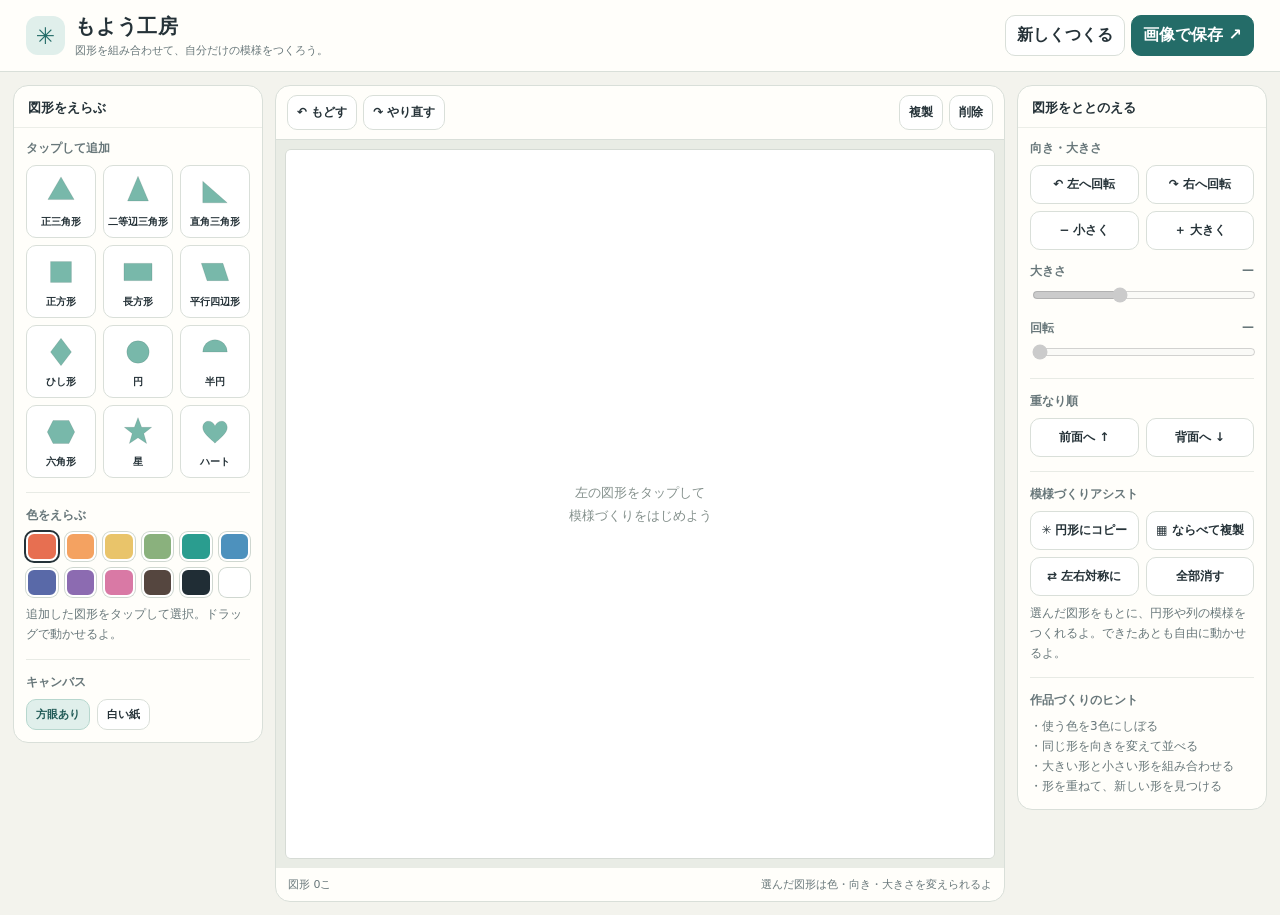
==== index.html @ 96dd091c "Split HTML CSS and JavaScript into separate files" ====
<!doctype html>
<html lang="ja"><head><meta charset="utf-8"><meta name="viewport" content="width=device-width,initial-scale=1,viewport-fit=cover"><meta name="theme-color" content="#f4f3ed"><title>もよう工房｜TT-sensei</title>
<link rel="stylesheet" href="style.css"></head><body>
<header><div class="brand"><div class="mark">✳</div><div><h1>もよう工房</h1><div class="subtitle">図形を組み合わせて、自分だけの模様をつくろう。</div></div></div><div class="head-actions"><button id="newBtn">新しくつくる</button><button id="saveBtn" class="primary">画像で保存 ↗</button></div></header>
<main>
<section class="panel left"><div class="ptitle">図形をえらぶ</div><div class="pbody"><p class="label">タップして追加</p><div id="shapeGrid" class="shape-grid"></div><div class="divider"></div><p class="label">色をえらぶ</p><div id="swatches" class="swatches"></div><p class="hint">追加した図形をタップして選択。ドラッグで動かせるよ。</p><div class="divider"></div><p class="label">キャンバス</p><div class="toggle-row"><button id="gridBtn" class="active">方眼あり</button><button id="whiteBtn">白い紙</button></div></div></section>
<section class="panel canvas-panel"><div class="canvas-toolbar"><div class="tools"><button class="small" id="undoBtn">↶ もどす</button><button class="small" id="redoBtn">↷ やり直す</button></div><div class="tools"><button class="small" id="duplicateBtn">複製</button><button class="small" id="deleteBtn">削除</button></div></div><div class="canvas-wrap"><svg id="canvas" viewBox="0 0 600 600" aria-label="模様をつくるキャンバス"><rect width="600" height="600" fill="#fff" id="paperBg"/></svg><div id="empty" class="empty">左の図形をタップして<br>模様づくりをはじめよう</div></div><div class="canvas-footer"><span id="count">図形 0こ</span><span>選んだ図形は色・向き・大きさを変えられるよ</span></div></section>
<section class="panel right"><div class="ptitle">図形をととのえる</div><div class="pbody"><div><p class="label">向き・大きさ</p><div class="control-grid"><button id="rotL">↶ 左へ回転</button><button id="rotR">↷ 右へ回転</button><button id="smaller">− 小さく</button><button id="larger">＋ 大きく</button></div><div class="field"><label for="size"><span>大きさ</span><span id="sizeText">100%</span></label><input id="size" type="range" min="25" max="220" value="100"></div><div class="field"><label for="angle"><span>回転</span><span id="angleText">0°</span></label><input id="angle" type="range" min="0" max="345" step="15" value="0"></div><div class="divider"></div><p class="label">重なり順</p><div class="control-grid"><button id="front">前面へ ↑</button><button id="back">背面へ ↓</button></div></div><div><div class="divider"></div><p class="label">模様づくりアシスト</p><div class="pattern-grid"><button id="radial">✳ 円形にコピー</button><button id="repeat">▦ ならべて複製</button><button id="mirror">⇄ 左右対称に</button><button id="clear">全部消す</button></div><p class="hint">選んだ図形をもとに、円形や列の模様をつくれるよ。できたあとも自由に動かせるよ。</p><div class="divider"></div><p class="label">作品づくりのヒント</p><p class="hint">・使う色を3色にしぼる<br>・同じ形を向きを変えて並べる<br>・大きい形と小さい形を組み合わせる<br>・形を重ねて、新しい形を見つける</p></div></div></section>
</main><div id="toast" class="toast" role="status" aria-live="polite"></div>
<script src="app.js" defer></script></body></html>
---- style.css ----
:root{--ink:#253238;--muted:#68777a;--line:#d9dfd9;--paper:#fffefa;--bg:#f3f3ed;--accent:#246c68;--soft:#e0efeb}*{box-sizing:border-box}body{margin:0;background:var(--bg);color:var(--ink);font-family:system-ui,-apple-system,"Yu Gothic",sans-serif}button{font:inherit;cursor:pointer;touch-action:manipulation;border:1px solid var(--line);border-radius:10px;padding:9px 11px;background:#fff;color:var(--ink);font-weight:650}button:hover{background:#f0f6f3}button:focus-visible,input:focus-visible{outline:3px solid #e0a83b;outline-offset:2px}.primary{background:var(--accent);border-color:var(--accent);color:white}.soft,.active{background:var(--soft);border-color:#b7d7ce;color:#205a56}header{display:flex;justify-content:space-between;align-items:center;gap:12px;padding:13px clamp(12px,3vw,26px);background:var(--paper);border-bottom:1px solid var(--line)}.brand{display:flex;align-items:center;gap:10px}.mark{width:39px;height:39px;border-radius:12px;background:var(--soft);display:grid;place-items:center;font-size:23px;color:var(--accent)}h1{font-size:20px;margin:0;letter-spacing:.04em}.subtitle{font-size:11px;color:var(--muted);margin-top:3px}.head-actions,.tools{display:flex;gap:6px;flex-wrap:wrap}main{max-width:1400px;margin:auto;padding:13px;display:grid;grid-template-columns:minmax(210px,250px) minmax(0,1fr) minmax(220px,250px);gap:12px;align-items:start}.panel{background:var(--paper);border:1px solid var(--line);border-radius:15px;overflow:hidden;min-width:0}.ptitle{font-size:13px;font-weight:800;padding:13px 14px 10px;border-bottom:1px solid #eceee8}.pbody{padding:12px}.label{font-size:12px;color:var(--muted);font-weight:750;margin:0 0 8px}.shape-grid{display:grid;grid-template-columns:repeat(3,minmax(0,1fr));gap:7px}.shape-btn{min-height:73px;padding:6px 2px;display:flex;flex-direction:column;align-items:center;justify-content:center;gap:5px}.shape-btn svg{width:36px;height:36px}.shape-btn span{font-size:10px}.swatches{display:grid;grid-template-columns:repeat(6,1fr);gap:7px}.swatch{height:29px;padding:0;border:2px solid white;box-shadow:0 0 0 1px #cfd7d0;border-radius:8px}.swatch.active{box-shadow:0 0 0 2px var(--ink)}.divider{height:1px;background:#e8ebe5;margin:14px 0}.hint{font-size:12px;line-height:1.65;color:var(--muted);margin:8px 0 0}.canvas-toolbar{display:flex;justify-content:space-between;align-items:center;gap:7px;flex-wrap:wrap;padding:9px 11px;border-bottom:1px solid var(--line)}.small{font-size:12px;padding:8px 9px}.canvas-wrap{position:relative;padding:9px;background:#e9ece5}.canvas-wrap svg{display:block;width:100%;height:auto;aspect-ratio:1;background:white;border:1px solid #d6dbd5;border-radius:6px;touch-action:none}.canvas-wrap svg.grid-bg{background-image:linear-gradient(#dfe5df 1px,transparent 1px),linear-gradient(90deg,#dfe5df 1px,transparent 1px);background-size:5% 5%}.empty{position:absolute;inset:9px;display:grid;place-items:center;text-align:center;pointer-events:none;color:#84908c;font-size:13px;line-height:1.8}.empty.hidden{display:none}.canvas-footer{display:flex;justify-content:space-between;gap:8px;flex-wrap:wrap;padding:9px 12px;color:var(--muted);font-size:11px}.control-grid{display:grid;grid-template-columns:1fr 1fr;gap:7px}.control-grid button,.pattern-grid button{font-size:12px;padding:10px 5px}.field{margin:13px 0}.field label{display:flex;justify-content:space-between;font-size:12px;color:var(--muted);font-weight:700;margin-bottom:5px}.field input{width:100%;accent-color:var(--accent)}.pattern-grid{display:grid;grid-template-columns:1fr 1fr;gap:7px}.toggle-row{display:flex;gap:7px;flex-wrap:wrap}.toggle-row button{font-size:11px;padding:7px 9px}.toast{position:fixed;bottom:18px;left:50%;transform:translateX(-50%);background:#253238;color:white;padding:10px 16px;border-radius:999px;font-size:13px;opacity:0;pointer-events:none;transition:opacity .2s;z-index:5}.toast.show{opacity:1}@media(max-width:980px){main{grid-template-columns:minmax(0,1fr) minmax(0,1.65fr)}.right{grid-column:1/-1}.right .pbody{display:grid;grid-template-columns:1fr 1fr;gap:15px}}@media(max-width:640px){header{align-items:flex-start}.subtitle{display:none}.brand h1{font-size:18px}.head-actions button{font-size:11px;padding:8px 7px}main{display:flex;flex-direction:column;padding:8px;gap:9px}.panel,.canvas-panel{width:100%}.canvas-panel{order:1}.left{order:2}.right{order:3}.shape-grid{grid-template-columns:repeat(6,minmax(0,1fr))}.shape-btn{min-height:61px}.shape-btn svg{width:29px;height:29px}.shape-btn span{font-size:9px}.right .pbody{display:block}.canvas-wrap{padding:6px}.empty{inset:6px}.small{font-size:11px;padding:8px}.pbody{padding:10px}}
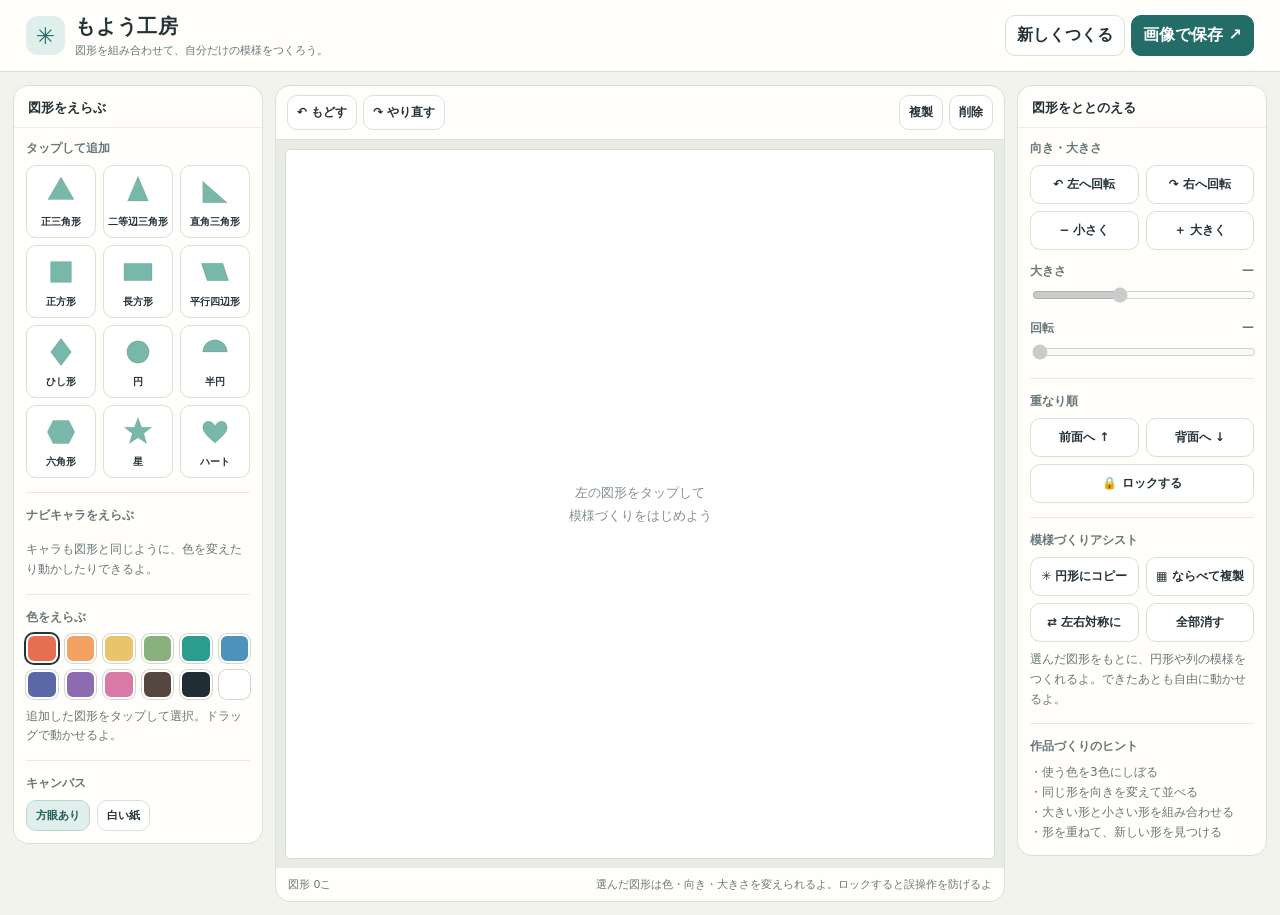
==== commit 0fb31034: "Add navigator character picker and lock control" ====
--- a/index.html
+++ b/index.html
@@ -3,8 +3,8 @@
 <link rel="stylesheet" href="style.css"></head><body>
 <header><div class="brand"><div class="mark">✳</div><div><h1>もよう工房</h1><div class="subtitle">図形を組み合わせて、自分だけの模様をつくろう。</div></div></div><div class="head-actions"><button id="newBtn">新しくつくる</button><button id="saveBtn" class="primary">画像で保存 ↗</button></div></header>
 <main>
-<section class="panel left"><div class="ptitle">図形をえらぶ</div><div class="pbody"><p class="label">タップして追加</p><div id="shapeGrid" class="shape-grid"></div><div class="divider"></div><p class="label">色をえらぶ</p><div id="swatches" class="swatches"></div><p class="hint">追加した図形をタップして選択。ドラッグで動かせるよ。</p><div class="divider"></div><p class="label">キャンバス</p><div class="toggle-row"><button id="gridBtn" class="active">方眼あり</button><button id="whiteBtn">白い紙</button></div></div></section>
-<section class="panel canvas-panel"><div class="canvas-toolbar"><div class="tools"><button class="small" id="undoBtn">↶ もどす</button><button class="small" id="redoBtn">↷ やり直す</button></div><div class="tools"><button class="small" id="duplicateBtn">複製</button><button class="small" id="deleteBtn">削除</button></div></div><div class="canvas-wrap"><svg id="canvas" viewBox="0 0 600 600" aria-label="模様をつくるキャンバス"><rect width="600" height="600" fill="#fff" id="paperBg"/></svg><div id="empty" class="empty">左の図形をタップして<br>模様づくりをはじめよう</div></div><div class="canvas-footer"><span id="count">図形 0こ</span><span>選んだ図形は色・向き・大きさを変えられるよ</span></div></section>
-<section class="panel right"><div class="ptitle">図形をととのえる</div><div class="pbody"><div><p class="label">向き・大きさ</p><div class="control-grid"><button id="rotL">↶ 左へ回転</button><button id="rotR">↷ 右へ回転</button><button id="smaller">− 小さく</button><button id="larger">＋ 大きく</button></div><div class="field"><label for="size"><span>大きさ</span><span id="sizeText">100%</span></label><input id="size" type="range" min="25" max="220" value="100"></div><div class="field"><label for="angle"><span>回転</span><span id="angleText">0°</span></label><input id="angle" type="range" min="0" max="345" step="15" value="0"></div><div class="divider"></div><p class="label">重なり順</p><div class="control-grid"><button id="front">前面へ ↑</button><button id="back">背面へ ↓</button></div></div><div><div class="divider"></div><p class="label">模様づくりアシスト</p><div class="pattern-grid"><button id="radial">✳ 円形にコピー</button><button id="repeat">▦ ならべて複製</button><button id="mirror">⇄ 左右対称に</button><button id="clear">全部消す</button></div><p class="hint">選んだ図形をもとに、円形や列の模様をつくれるよ。できたあとも自由に動かせるよ。</p><div class="divider"></div><p class="label">作品づくりのヒント</p><p class="hint">・使う色を3色にしぼる<br>・同じ形を向きを変えて並べる<br>・大きい形と小さい形を組み合わせる<br>・形を重ねて、新しい形を見つける</p></div></div></section>
+<section class="panel left"><div class="ptitle">図形をえらぶ</div><div class="pbody"><p class="label">タップして追加</p><div id="shapeGrid" class="shape-grid"></div><div class="divider"></div><p class="label">ナビキャラをえらぶ</p><div id="characterGrid" class="shape-grid character-grid"></div><p class="hint">キャラも図形と同じように、色を変えたり動かしたりできるよ。</p><div class="divider"></div><p class="label">色をえらぶ</p><div id="swatches" class="swatches"></div><p class="hint">追加した図形をタップして選択。ドラッグで動かせるよ。</p><div class="divider"></div><p class="label">キャンバス</p><div class="toggle-row"><button id="gridBtn" class="active">方眼あり</button><button id="whiteBtn">白い紙</button></div></div></section>
+<section class="panel canvas-panel"><div class="canvas-toolbar"><div class="tools"><button class="small" id="undoBtn">↶ もどす</button><button class="small" id="redoBtn">↷ やり直す</button></div><div class="tools"><button class="small" id="duplicateBtn">複製</button><button class="small" id="deleteBtn">削除</button></div></div><div class="canvas-wrap"><svg id="canvas" viewBox="0 0 600 600" aria-label="模様をつくるキャンバス"><rect width="600" height="600" fill="#fff" id="paperBg"/></svg><div id="empty" class="empty">左の図形をタップして<br>模様づくりをはじめよう</div></div><div class="canvas-footer"><span id="count">図形 0こ</span><span>選んだ図形は色・向き・大きさを変えられるよ。ロックすると誤操作を防げるよ</span></div></section>
+<section class="panel right"><div class="ptitle">図形をととのえる</div><div class="pbody"><div><p class="label">向き・大きさ</p><div class="control-grid"><button id="rotL">↶ 左へ回転</button><button id="rotR">↷ 右へ回転</button><button id="smaller">− 小さく</button><button id="larger">＋ 大きく</button></div><div class="field"><label for="size"><span>大きさ</span><span id="sizeText">100%</span></label><input id="size" type="range" min="25" max="220" value="100"></div><div class="field"><label for="angle"><span>回転</span><span id="angleText">0°</span></label><input id="angle" type="range" min="0" max="345" step="15" value="0"></div><div class="divider"></div><p class="label">重なり順</p><div class="control-grid"><button id="front">前面へ ↑</button><button id="back">背面へ ↓</button><button id="lockBtn" class="lock-button">🔒 ロックする</button></div></div><div><div class="divider"></div><p class="label">模様づくりアシスト</p><div class="pattern-grid"><button id="radial">✳ 円形にコピー</button><button id="repeat">▦ ならべて複製</button><button id="mirror">⇄ 左右対称に</button><button id="clear">全部消す</button></div><p class="hint">選んだ図形をもとに、円形や列の模様をつくれるよ。できたあとも自由に動かせるよ。</p><div class="divider"></div><p class="label">作品づくりのヒント</p><p class="hint">・使う色を3色にしぼる<br>・同じ形を向きを変えて並べる<br>・大きい形と小さい形を組み合わせる<br>・形を重ねて、新しい形を見つける</p></div></div></section>
 </main><div id="toast" class="toast" role="status" aria-live="polite"></div>
 <script src="app.js" defer></script></body></html>
--- a/style.css
+++ b/style.css
@@ -1 +1,11 @@
 :root{--ink:#253238;--muted:#68777a;--line:#d9dfd9;--paper:#fffefa;--bg:#f3f3ed;--accent:#246c68;--soft:#e0efeb}*{box-sizing:border-box}body{margin:0;background:var(--bg);color:var(--ink);font-family:system-ui,-apple-system,"Yu Gothic",sans-serif}button{font:inherit;cursor:pointer;touch-action:manipulation;border:1px solid var(--line);border-radius:10px;padding:9px 11px;background:#fff;color:var(--ink);font-weight:650}button:hover{background:#f0f6f3}button:focus-visible,input:focus-visible{outline:3px solid #e0a83b;outline-offset:2px}.primary{background:var(--accent);border-color:var(--accent);color:white}.soft,.active{background:var(--soft);border-color:#b7d7ce;color:#205a56}header{display:flex;justify-content:space-between;align-items:center;gap:12px;padding:13px clamp(12px,3vw,26px);background:var(--paper);border-bottom:1px solid var(--line)}.brand{display:flex;align-items:center;gap:10px}.mark{width:39px;height:39px;border-radius:12px;background:var(--soft);display:grid;place-items:center;font-size:23px;color:var(--accent)}h1{font-size:20px;margin:0;letter-spacing:.04em}.subtitle{font-size:11px;color:var(--muted);margin-top:3px}.head-actions,.tools{display:flex;gap:6px;flex-wrap:wrap}main{max-width:1400px;margin:auto;padding:13px;display:grid;grid-template-columns:minmax(210px,250px) minmax(0,1fr) minmax(220px,250px);gap:12px;align-items:start}.panel{background:var(--paper);border:1px solid var(--line);border-radius:15px;overflow:hidden;min-width:0}.ptitle{font-size:13px;font-weight:800;padding:13px 14px 10px;border-bottom:1px solid #eceee8}.pbody{padding:12px}.label{font-size:12px;color:var(--muted);font-weight:750;margin:0 0 8px}.shape-grid{display:grid;grid-template-columns:repeat(3,minmax(0,1fr));gap:7px}.shape-btn{min-height:73px;padding:6px 2px;display:flex;flex-direction:column;align-items:center;justify-content:center;gap:5px}.shape-btn svg{width:36px;height:36px}.shape-btn span{font-size:10px}.swatches{display:grid;grid-template-columns:repeat(6,1fr);gap:7px}.swatch{height:29px;padding:0;border:2px solid white;box-shadow:0 0 0 1px #cfd7d0;border-radius:8px}.swatch.active{box-shadow:0 0 0 2px var(--ink)}.divider{height:1px;background:#e8ebe5;margin:14px 0}.hint{font-size:12px;line-height:1.65;color:var(--muted);margin:8px 0 0}.canvas-toolbar{display:flex;justify-content:space-between;align-items:center;gap:7px;flex-wrap:wrap;padding:9px 11px;border-bottom:1px solid var(--line)}.small{font-size:12px;padding:8px 9px}.canvas-wrap{position:relative;padding:9px;background:#e9ece5}.canvas-wrap svg{display:block;width:100%;height:auto;aspect-ratio:1;background:white;border:1px solid #d6dbd5;border-radius:6px;touch-action:none}.canvas-wrap svg.grid-bg{background-image:linear-gradient(#dfe5df 1px,transparent 1px),linear-gradient(90deg,#dfe5df 1px,transparent 1px);background-size:5% 5%}.empty{position:absolute;inset:9px;display:grid;place-items:center;text-align:center;pointer-events:none;color:#84908c;font-size:13px;line-height:1.8}.empty.hidden{display:none}.canvas-footer{display:flex;justify-content:space-between;gap:8px;flex-wrap:wrap;padding:9px 12px;color:var(--muted);font-size:11px}.control-grid{display:grid;grid-template-columns:1fr 1fr;gap:7px}.control-grid button,.pattern-grid button{font-size:12px;padding:10px 5px}.field{margin:13px 0}.field label{display:flex;justify-content:space-between;font-size:12px;color:var(--muted);font-weight:700;margin-bottom:5px}.field input{width:100%;accent-color:var(--accent)}.pattern-grid{display:grid;grid-template-columns:1fr 1fr;gap:7px}.toggle-row{display:flex;gap:7px;flex-wrap:wrap}.toggle-row button{font-size:11px;padding:7px 9px}.toast{position:fixed;bottom:18px;left:50%;transform:translateX(-50%);background:#253238;color:white;padding:10px 16px;border-radius:999px;font-size:13px;opacity:0;pointer-events:none;transition:opacity .2s;z-index:5}.toast.show{opacity:1}@media(max-width:980px){main{grid-template-columns:minmax(0,1fr) minmax(0,1.65fr)}.right{grid-column:1/-1}.right .pbody{display:grid;grid-template-columns:1fr 1fr;gap:15px}}@media(max-width:640px){header{align-items:flex-start}.subtitle{display:none}.brand h1{font-size:18px}.head-actions button{font-size:11px;padding:8px 7px}main{display:flex;flex-direction:column;padding:8px;gap:9px}.panel,.canvas-panel{width:100%}.canvas-panel{order:1}.left{order:2}.right{order:3}.shape-grid{grid-template-columns:repeat(6,minmax(0,1fr))}.shape-btn{min-height:61px}.shape-btn svg{width:29px;height:29px}.shape-btn span{font-size:9px}.right .pbody{display:block}.canvas-wrap{padding:6px}.empty{inset:6px}.small{font-size:11px;padding:8px}.pbody{padding:10px}}
+
+/* ナビキャラとロック */
+.character-grid{grid-template-columns:repeat(4,minmax(0,1fr))}
+.character-grid .shape-btn{min-height:78px}
+.character-grid .shape-btn svg{width:40px;height:44px}
+.lock-button{grid-column:1/-1}
+.obj{cursor:grab}
+.obj:active{cursor:grabbing}
+.obj.locked{cursor:pointer}
+@media(max-width:640px){.character-grid{grid-template-columns:repeat(4,minmax(0,1fr))}.character-grid .shape-btn{min-height:66px}}
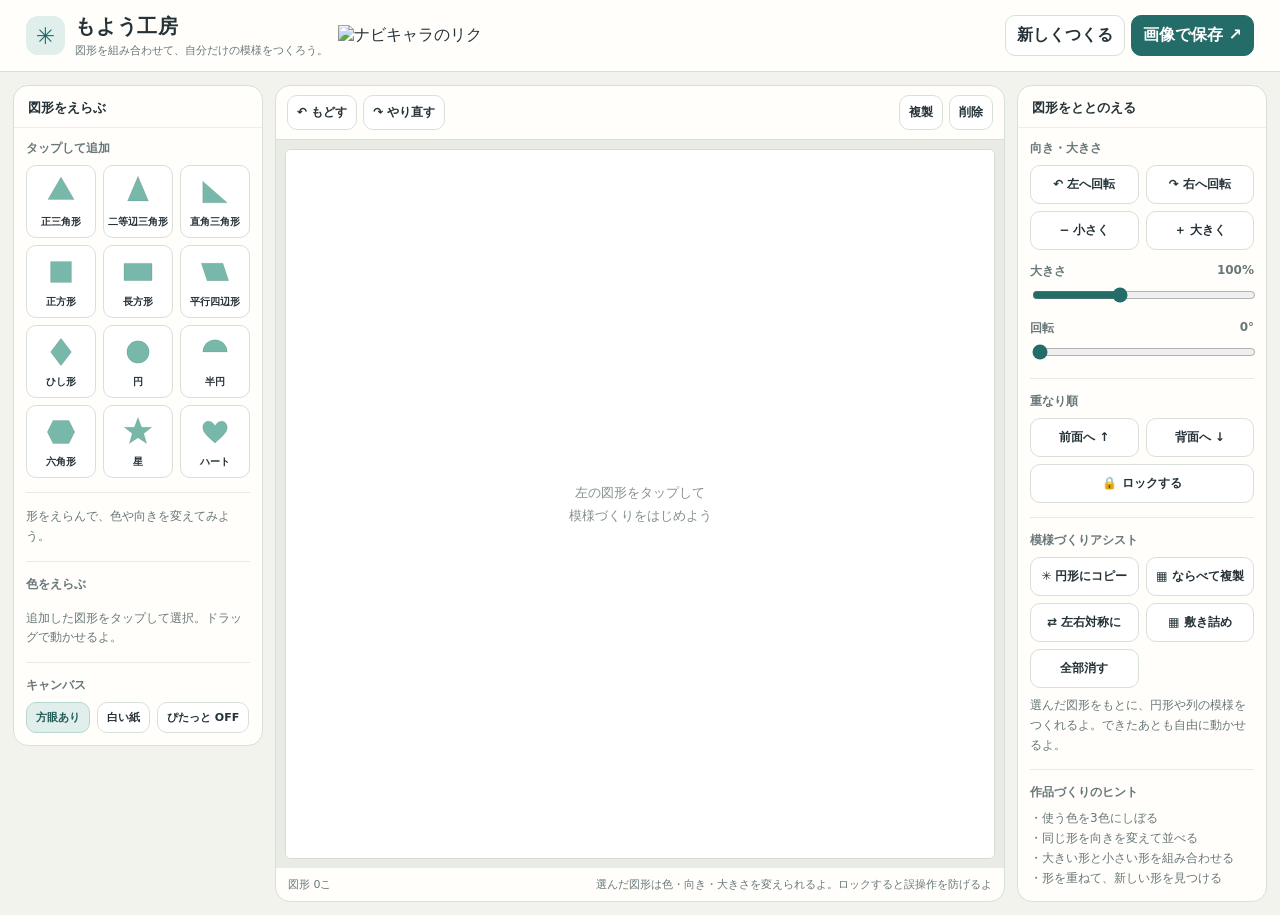
==== commit 2d715b3d: "Add snap and tiling controls; use official Navi character as site mark" ====
--- a/index.html
+++ b/index.html
@@ -1,10 +1,10 @@
 <!doctype html>
 <html lang="ja"><head><meta charset="utf-8"><meta name="viewport" content="width=device-width,initial-scale=1,viewport-fit=cover"><meta name="theme-color" content="#f4f3ed"><title>もよう工房｜TT-sensei</title>
 <link rel="stylesheet" href="style.css"></head><body>
-<header><div class="brand"><div class="mark">✳</div><div><h1>もよう工房</h1><div class="subtitle">図形を組み合わせて、自分だけの模様をつくろう。</div></div></div><div class="head-actions"><button id="newBtn">新しくつくる</button><button id="saveBtn" class="primary">画像で保存 ↗</button></div></header>
+<header><div class="brand"><div class="mark">✳</div><div><h1>もよう工房</h1><div class="subtitle">図形を組み合わせて、自分だけの模様をつくろう。</div></div><img class="brand-character" src="https://raw.githubusercontent.com/TT-sensei/navi-character-/main/assets/web/characters/riku/fullbody/waving.webp" alt="ナビキャラのリク"></div><div class="head-actions"><button id="newBtn">新しくつくる</button><button id="saveBtn" class="primary">画像で保存 ↗</button></div></header>
 <main>
-<section class="panel left"><div class="ptitle">図形をえらぶ</div><div class="pbody"><p class="label">タップして追加</p><div id="shapeGrid" class="shape-grid"></div><div class="divider"></div><p class="label">ナビキャラをえらぶ</p><div id="characterGrid" class="shape-grid character-grid"></div><p class="hint">キャラも図形と同じように、色を変えたり動かしたりできるよ。</p><div class="divider"></div><p class="label">色をえらぶ</p><div id="swatches" class="swatches"></div><p class="hint">追加した図形をタップして選択。ドラッグで動かせるよ。</p><div class="divider"></div><p class="label">キャンバス</p><div class="toggle-row"><button id="gridBtn" class="active">方眼あり</button><button id="whiteBtn">白い紙</button></div></div></section>
+<section class="panel left"><div class="ptitle">図形をえらぶ</div><div class="pbody"><p class="label">タップして追加</p><div id="shapeGrid" class="shape-grid"></div><div class="divider"></div><p class="hint brand-hint">形をえらんで、色や向きを変えてみよう。</p><div class="divider"></div><p class="label">色をえらぶ</p><div id="swatches" class="swatches"></div><p class="hint">追加した図形をタップして選択。ドラッグで動かせるよ。</p><div class="divider"></div><p class="label">キャンバス</p><div class="toggle-row"><button id="gridBtn" class="active">方眼あり</button><button id="whiteBtn">白い紙</button><button id="snapBtn" aria-pressed="false">ぴたっと OFF</button></div></div></section>
 <section class="panel canvas-panel"><div class="canvas-toolbar"><div class="tools"><button class="small" id="undoBtn">↶ もどす</button><button class="small" id="redoBtn">↷ やり直す</button></div><div class="tools"><button class="small" id="duplicateBtn">複製</button><button class="small" id="deleteBtn">削除</button></div></div><div class="canvas-wrap"><svg id="canvas" viewBox="0 0 600 600" aria-label="模様をつくるキャンバス"><rect width="600" height="600" fill="#fff" id="paperBg"/></svg><div id="empty" class="empty">左の図形をタップして<br>模様づくりをはじめよう</div></div><div class="canvas-footer"><span id="count">図形 0こ</span><span>選んだ図形は色・向き・大きさを変えられるよ。ロックすると誤操作を防げるよ</span></div></section>
-<section class="panel right"><div class="ptitle">図形をととのえる</div><div class="pbody"><div><p class="label">向き・大きさ</p><div class="control-grid"><button id="rotL">↶ 左へ回転</button><button id="rotR">↷ 右へ回転</button><button id="smaller">− 小さく</button><button id="larger">＋ 大きく</button></div><div class="field"><label for="size"><span>大きさ</span><span id="sizeText">100%</span></label><input id="size" type="range" min="25" max="220" value="100"></div><div class="field"><label for="angle"><span>回転</span><span id="angleText">0°</span></label><input id="angle" type="range" min="0" max="345" step="15" value="0"></div><div class="divider"></div><p class="label">重なり順</p><div class="control-grid"><button id="front">前面へ ↑</button><button id="back">背面へ ↓</button><button id="lockBtn" class="lock-button">🔒 ロックする</button></div></div><div><div class="divider"></div><p class="label">模様づくりアシスト</p><div class="pattern-grid"><button id="radial">✳ 円形にコピー</button><button id="repeat">▦ ならべて複製</button><button id="mirror">⇄ 左右対称に</button><button id="clear">全部消す</button></div><p class="hint">選んだ図形をもとに、円形や列の模様をつくれるよ。できたあとも自由に動かせるよ。</p><div class="divider"></div><p class="label">作品づくりのヒント</p><p class="hint">・使う色を3色にしぼる<br>・同じ形を向きを変えて並べる<br>・大きい形と小さい形を組み合わせる<br>・形を重ねて、新しい形を見つける</p></div></div></section>
+<section class="panel right"><div class="ptitle">図形をととのえる</div><div class="pbody"><div><p class="label">向き・大きさ</p><div class="control-grid"><button id="rotL">↶ 左へ回転</button><button id="rotR">↷ 右へ回転</button><button id="smaller">− 小さく</button><button id="larger">＋ 大きく</button></div><div class="field"><label for="size"><span>大きさ</span><span id="sizeText">100%</span></label><input id="size" type="range" min="25" max="220" value="100"></div><div class="field"><label for="angle"><span>回転</span><span id="angleText">0°</span></label><input id="angle" type="range" min="0" max="345" step="15" value="0"></div><div class="divider"></div><p class="label">重なり順</p><div class="control-grid"><button id="front">前面へ ↑</button><button id="back">背面へ ↓</button><button id="lockBtn" class="lock-button">🔒 ロックする</button></div></div><div><div class="divider"></div><p class="label">模様づくりアシスト</p><div class="pattern-grid"><button id="radial">✳ 円形にコピー</button><button id="repeat">▦ ならべて複製</button><button id="mirror">⇄ 左右対称に</button><button id="tile">▦ 敷き詰め</button><button id="clear">全部消す</button></div><p class="hint">選んだ図形をもとに、円形や列の模様をつくれるよ。できたあとも自由に動かせるよ。</p><div class="divider"></div><p class="label">作品づくりのヒント</p><p class="hint">・使う色を3色にしぼる<br>・同じ形を向きを変えて並べる<br>・大きい形と小さい形を組み合わせる<br>・形を重ねて、新しい形を見つける</p></div></div></section>
 </main><div id="toast" class="toast" role="status" aria-live="polite"></div>
 <script src="app.js" defer></script></body></html>
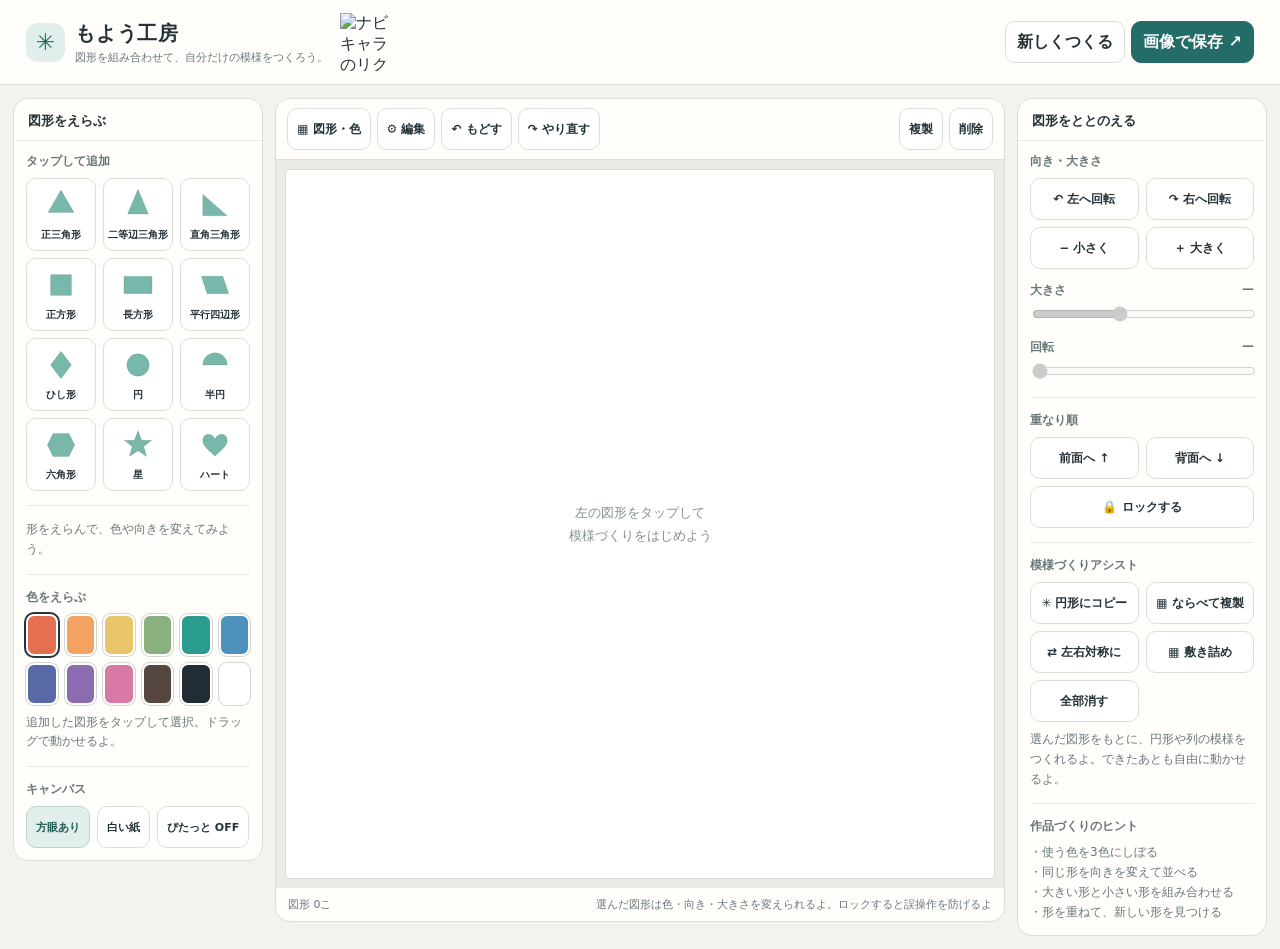
==== commit 2115a2ee: "Make drawing area primary and add sliding tool palettes" ====
--- a/index.html
+++ b/index.html
@@ -2,9 +2,10 @@
 <html lang="ja"><head><meta charset="utf-8"><meta name="viewport" content="width=device-width,initial-scale=1,viewport-fit=cover"><meta name="theme-color" content="#f4f3ed"><title>もよう工房｜TT-sensei</title>
 <link rel="stylesheet" href="style.css"></head><body>
 <header><div class="brand"><div class="mark">✳</div><div><h1>もよう工房</h1><div class="subtitle">図形を組み合わせて、自分だけの模様をつくろう。</div></div><img class="brand-character" src="https://raw.githubusercontent.com/TT-sensei/navi-character-/main/assets/web/characters/riku/fullbody/waving.webp" alt="ナビキャラのリク"></div><div class="head-actions"><button id="newBtn">新しくつくる</button><button id="saveBtn" class="primary">画像で保存 ↗</button></div></header>
+<div id="drawerBackdrop" class="drawer-backdrop" hidden></div>
 <main>
-<section class="panel left"><div class="ptitle">図形をえらぶ</div><div class="pbody"><p class="label">タップして追加</p><div id="shapeGrid" class="shape-grid"></div><div class="divider"></div><p class="hint brand-hint">形をえらんで、色や向きを変えてみよう。</p><div class="divider"></div><p class="label">色をえらぶ</p><div id="swatches" class="swatches"></div><p class="hint">追加した図形をタップして選択。ドラッグで動かせるよ。</p><div class="divider"></div><p class="label">キャンバス</p><div class="toggle-row"><button id="gridBtn" class="active">方眼あり</button><button id="whiteBtn">白い紙</button><button id="snapBtn" aria-pressed="false">ぴたっと OFF</button></div></div></section>
-<section class="panel canvas-panel"><div class="canvas-toolbar"><div class="tools"><button class="small" id="undoBtn">↶ もどす</button><button class="small" id="redoBtn">↷ やり直す</button></div><div class="tools"><button class="small" id="duplicateBtn">複製</button><button class="small" id="deleteBtn">削除</button></div></div><div class="canvas-wrap"><svg id="canvas" viewBox="0 0 600 600" aria-label="模様をつくるキャンバス"><rect width="600" height="600" fill="#fff" id="paperBg"/></svg><div id="empty" class="empty">左の図形をタップして<br>模様づくりをはじめよう</div></div><div class="canvas-footer"><span id="count">図形 0こ</span><span>選んだ図形は色・向き・大きさを変えられるよ。ロックすると誤操作を防げるよ</span></div></section>
-<section class="panel right"><div class="ptitle">図形をととのえる</div><div class="pbody"><div><p class="label">向き・大きさ</p><div class="control-grid"><button id="rotL">↶ 左へ回転</button><button id="rotR">↷ 右へ回転</button><button id="smaller">− 小さく</button><button id="larger">＋ 大きく</button></div><div class="field"><label for="size"><span>大きさ</span><span id="sizeText">100%</span></label><input id="size" type="range" min="25" max="220" value="100"></div><div class="field"><label for="angle"><span>回転</span><span id="angleText">0°</span></label><input id="angle" type="range" min="0" max="345" step="15" value="0"></div><div class="divider"></div><p class="label">重なり順</p><div class="control-grid"><button id="front">前面へ ↑</button><button id="back">背面へ ↓</button><button id="lockBtn" class="lock-button">🔒 ロックする</button></div></div><div><div class="divider"></div><p class="label">模様づくりアシスト</p><div class="pattern-grid"><button id="radial">✳ 円形にコピー</button><button id="repeat">▦ ならべて複製</button><button id="mirror">⇄ 左右対称に</button><button id="tile">▦ 敷き詰め</button><button id="clear">全部消す</button></div><p class="hint">選んだ図形をもとに、円形や列の模様をつくれるよ。できたあとも自由に動かせるよ。</p><div class="divider"></div><p class="label">作品づくりのヒント</p><p class="hint">・使う色を3色にしぼる<br>・同じ形を向きを変えて並べる<br>・大きい形と小さい形を組み合わせる<br>・形を重ねて、新しい形を見つける</p></div></div></section>
+<section class="panel left" id="paletteDrawer" aria-label="図形と色"><div class="ptitle">図形をえらぶ</div><div class="pbody"><p class="label">タップして追加</p><div id="shapeGrid" class="shape-grid"></div><div class="divider"></div><p class="hint brand-hint">形をえらんで、色や向きを変えてみよう。</p><div class="divider"></div><p class="label">色をえらぶ</p><div id="swatches" class="swatches"></div><p class="hint">追加した図形をタップして選択。ドラッグで動かせるよ。</p><div class="divider"></div><p class="label">キャンバス</p><div class="toggle-row"><button id="gridBtn" class="active">方眼あり</button><button id="whiteBtn">白い紙</button><button id="snapBtn" aria-pressed="false">ぴたっと OFF</button></div></div></section>
+<section class="panel canvas-panel"><div class="canvas-toolbar"><div class="tools"><button class="small drawer-toggle" id="paletteToggle" aria-controls="paletteDrawer" aria-expanded="false">▦ 図形・色</button><button class="small drawer-toggle" id="toolsToggle" aria-controls="toolsDrawer" aria-expanded="false">⚙ 編集</button><button class="small" id="undoBtn">↶ もどす</button><button class="small" id="redoBtn">↷ やり直す</button></div><div class="tools"><button class="small" id="duplicateBtn">複製</button><button class="small" id="deleteBtn">削除</button></div></div><div class="canvas-wrap"><svg id="canvas" viewBox="0 0 600 600" aria-label="模様をつくるキャンバス"><rect width="600" height="600" fill="#fff" id="paperBg"/></svg><div id="empty" class="empty">左の図形をタップして<br>模様づくりをはじめよう</div></div><div class="canvas-footer"><span id="count">図形 0こ</span><span>選んだ図形は色・向き・大きさを変えられるよ。ロックすると誤操作を防げるよ</span></div></section>
+<section class="panel right" id="toolsDrawer" aria-label="編集と模様づくり"><div class="ptitle">図形をととのえる</div><div class="pbody"><div><p class="label">向き・大きさ</p><div class="control-grid"><button id="rotL">↶ 左へ回転</button><button id="rotR">↷ 右へ回転</button><button id="smaller">− 小さく</button><button id="larger">＋ 大きく</button></div><div class="field"><label for="size"><span>大きさ</span><span id="sizeText">100%</span></label><input id="size" type="range" min="25" max="220" value="100"></div><div class="field"><label for="angle"><span>回転</span><span id="angleText">0°</span></label><input id="angle" type="range" min="0" max="345" step="15" value="0"></div><div class="divider"></div><p class="label">重なり順</p><div class="control-grid"><button id="front">前面へ ↑</button><button id="back">背面へ ↓</button><button id="lockBtn" class="lock-button">🔒 ロックする</button></div></div><div><div class="divider"></div><p class="label">模様づくりアシスト</p><div class="pattern-grid"><button id="radial">✳ 円形にコピー</button><button id="repeat">▦ ならべて複製</button><button id="mirror">⇄ 左右対称に</button><button id="tile">▦ 敷き詰め</button><button id="clear">全部消す</button></div><p class="hint">選んだ図形をもとに、円形や列の模様をつくれるよ。できたあとも自由に動かせるよ。</p><div class="divider"></div><p class="label">作品づくりのヒント</p><p class="hint">・使う色を3色にしぼる<br>・同じ形を向きを変えて並べる<br>・大きい形と小さい形を組み合わせる<br>・形を重ねて、新しい形を見つける</p></div></div></section>
 </main><div id="toast" class="toast" role="status" aria-live="polite"></div>
 <script src="app.js" defer></script></body></html>
--- a/style.css
+++ b/style.css
@@ -1,11 +1,21 @@
 :root{--ink:#253238;--muted:#68777a;--line:#d9dfd9;--paper:#fffefa;--bg:#f3f3ed;--accent:#246c68;--soft:#e0efeb}*{box-sizing:border-box}body{margin:0;background:var(--bg);color:var(--ink);font-family:system-ui,-apple-system,"Yu Gothic",sans-serif}button{font:inherit;cursor:pointer;touch-action:manipulation;border:1px solid var(--line);border-radius:10px;padding:9px 11px;background:#fff;color:var(--ink);font-weight:650}button:hover{background:#f0f6f3}button:focus-visible,input:focus-visible{outline:3px solid #e0a83b;outline-offset:2px}.primary{background:var(--accent);border-color:var(--accent);color:white}.soft,.active{background:var(--soft);border-color:#b7d7ce;color:#205a56}header{display:flex;justify-content:space-between;align-items:center;gap:12px;padding:13px clamp(12px,3vw,26px);background:var(--paper);border-bottom:1px solid var(--line)}.brand{display:flex;align-items:center;gap:10px}.mark{width:39px;height:39px;border-radius:12px;background:var(--soft);display:grid;place-items:center;font-size:23px;color:var(--accent)}h1{font-size:20px;margin:0;letter-spacing:.04em}.subtitle{font-size:11px;color:var(--muted);margin-top:3px}.head-actions,.tools{display:flex;gap:6px;flex-wrap:wrap}main{max-width:1400px;margin:auto;padding:13px;display:grid;grid-template-columns:minmax(210px,250px) minmax(0,1fr) minmax(220px,250px);gap:12px;align-items:start}.panel{background:var(--paper);border:1px solid var(--line);border-radius:15px;overflow:hidden;min-width:0}.ptitle{font-size:13px;font-weight:800;padding:13px 14px 10px;border-bottom:1px solid #eceee8}.pbody{padding:12px}.label{font-size:12px;color:var(--muted);font-weight:750;margin:0 0 8px}.shape-grid{display:grid;grid-template-columns:repeat(3,minmax(0,1fr));gap:7px}.shape-btn{min-height:73px;padding:6px 2px;display:flex;flex-direction:column;align-items:center;justify-content:center;gap:5px}.shape-btn svg{width:36px;height:36px}.shape-btn span{font-size:10px}.swatches{display:grid;grid-template-columns:repeat(6,1fr);gap:7px}.swatch{height:29px;padding:0;border:2px solid white;box-shadow:0 0 0 1px #cfd7d0;border-radius:8px}.swatch.active{box-shadow:0 0 0 2px var(--ink)}.divider{height:1px;background:#e8ebe5;margin:14px 0}.hint{font-size:12px;line-height:1.65;color:var(--muted);margin:8px 0 0}.canvas-toolbar{display:flex;justify-content:space-between;align-items:center;gap:7px;flex-wrap:wrap;padding:9px 11px;border-bottom:1px solid var(--line)}.small{font-size:12px;padding:8px 9px}.canvas-wrap{position:relative;padding:9px;background:#e9ece5}.canvas-wrap svg{display:block;width:100%;height:auto;aspect-ratio:1;background:white;border:1px solid #d6dbd5;border-radius:6px;touch-action:none}.canvas-wrap svg.grid-bg{background-image:linear-gradient(#dfe5df 1px,transparent 1px),linear-gradient(90deg,#dfe5df 1px,transparent 1px);background-size:5% 5%}.empty{position:absolute;inset:9px;display:grid;place-items:center;text-align:center;pointer-events:none;color:#84908c;font-size:13px;line-height:1.8}.empty.hidden{display:none}.canvas-footer{display:flex;justify-content:space-between;gap:8px;flex-wrap:wrap;padding:9px 12px;color:var(--muted);font-size:11px}.control-grid{display:grid;grid-template-columns:1fr 1fr;gap:7px}.control-grid button,.pattern-grid button{font-size:12px;padding:10px 5px}.field{margin:13px 0}.field label{display:flex;justify-content:space-between;font-size:12px;color:var(--muted);font-weight:700;margin-bottom:5px}.field input{width:100%;accent-color:var(--accent)}.pattern-grid{display:grid;grid-template-columns:1fr 1fr;gap:7px}.toggle-row{display:flex;gap:7px;flex-wrap:wrap}.toggle-row button{font-size:11px;padding:7px 9px}.toast{position:fixed;bottom:18px;left:50%;transform:translateX(-50%);background:#253238;color:white;padding:10px 16px;border-radius:999px;font-size:13px;opacity:0;pointer-events:none;transition:opacity .2s;z-index:5}.toast.show{opacity:1}@media(max-width:980px){main{grid-template-columns:minmax(0,1fr) minmax(0,1.65fr)}.right{grid-column:1/-1}.right .pbody{display:grid;grid-template-columns:1fr 1fr;gap:15px}}@media(max-width:640px){header{align-items:flex-start}.subtitle{display:none}.brand h1{font-size:18px}.head-actions button{font-size:11px;padding:8px 7px}main{display:flex;flex-direction:column;padding:8px;gap:9px}.panel,.canvas-panel{width:100%}.canvas-panel{order:1}.left{order:2}.right{order:3}.shape-grid{grid-template-columns:repeat(6,minmax(0,1fr))}.shape-btn{min-height:61px}.shape-btn svg{width:29px;height:29px}.shape-btn span{font-size:9px}.right .pbody{display:block}.canvas-wrap{padding:6px}.empty{inset:6px}.small{font-size:11px;padding:8px}.pbody{padding:10px}}
 
-/* ナビキャラとロック */
-.character-grid{grid-template-columns:repeat(4,minmax(0,1fr))}
-.character-grid .shape-btn{min-height:78px}
-.character-grid .shape-btn svg{width:40px;height:44px}
+/* ナビキャラは作品パーツではなく、サイトの目印として小さく表示 */
+.brand-character{width:48px;height:58px;object-fit:contain;align-self:flex-end;margin-left:2px}
+.brand-hint{margin-top:0}
 .lock-button{grid-column:1/-1}
 .obj{cursor:grab}
 .obj:active{cursor:grabbing}
 .obj.locked{cursor:pointer}
-@media(max-width:640px){.character-grid{grid-template-columns:repeat(4,minmax(0,1fr))}.character-grid .shape-btn{min-height:66px}}
+button{min-height:42px}
+@media(max-width:640px){
+ .brand-character{width:35px;height:43px;margin-left:0}
+ header{gap:6px}
+ .brand{gap:7px}
+ .head-actions{gap:4px}
+ .head-actions button{min-height:42px}
+ .toggle-row button{min-height:44px}
+ .shape-btn{min-height:66px}
+ .canvas-toolbar{gap:5px}
+ .canvas-wrap svg{border-radius:4px}
+}
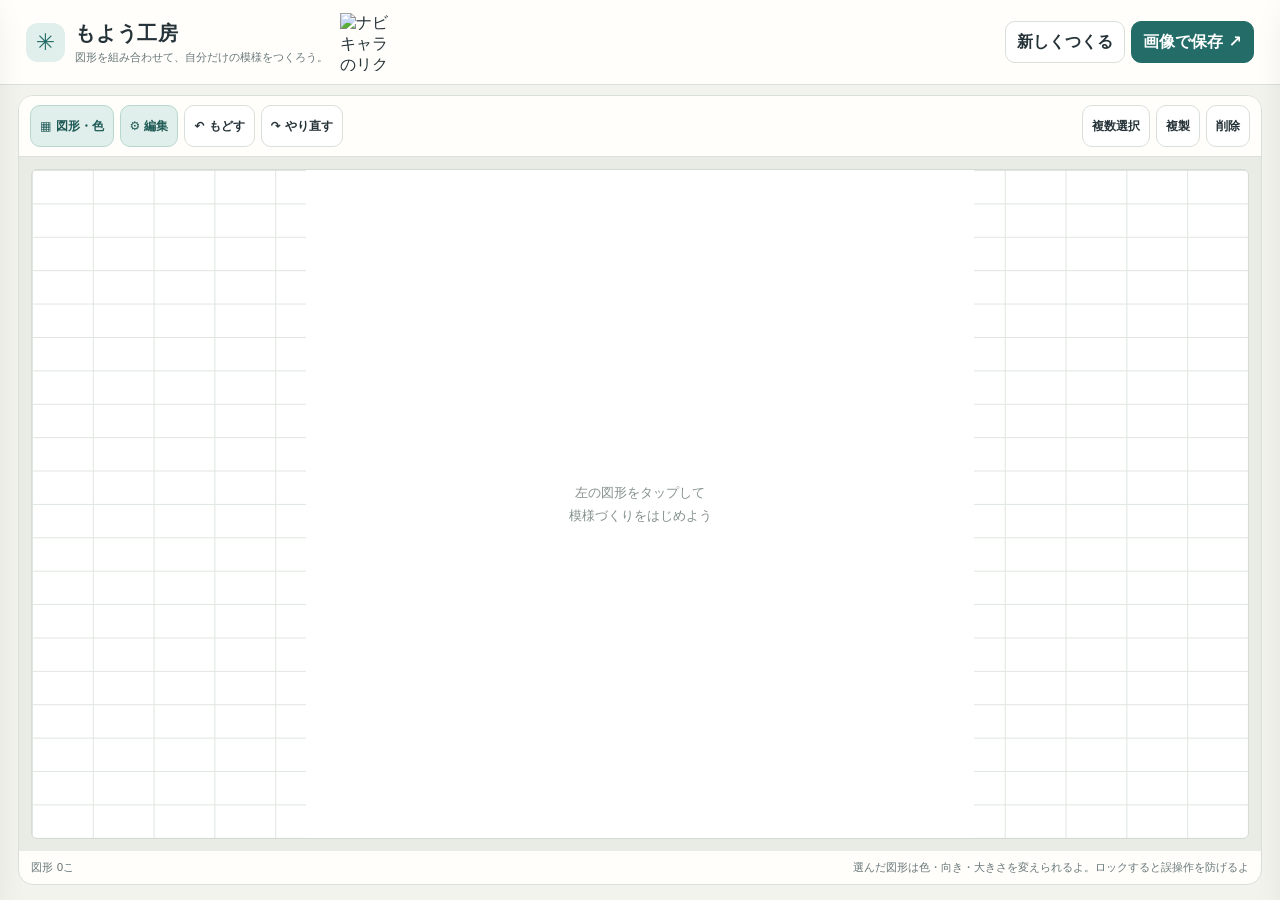
==== commit 110f7391: "Add multi-select and motif controls" ====
--- a/index.html
+++ b/index.html
@@ -5,7 +5,7 @@
 <div id="drawerBackdrop" class="drawer-backdrop" hidden></div>
 <main>
 <section class="panel left" id="paletteDrawer" aria-label="図形と色"><div class="ptitle">図形をえらぶ</div><div class="pbody"><p class="label">タップして追加</p><div id="shapeGrid" class="shape-grid"></div><div class="divider"></div><p class="hint brand-hint">形をえらんで、色や向きを変えてみよう。</p><div class="divider"></div><p class="label">色をえらぶ</p><div id="swatches" class="swatches"></div><p class="hint">追加した図形をタップして選択。ドラッグで動かせるよ。</p><div class="divider"></div><p class="label">キャンバス</p><div class="toggle-row"><button id="gridBtn" class="active">方眼あり</button><button id="whiteBtn">白い紙</button><button id="snapBtn" aria-pressed="false">ぴたっと OFF</button></div></div></section>
-<section class="panel canvas-panel"><div class="canvas-toolbar"><div class="tools"><button class="small drawer-toggle" id="paletteToggle" aria-controls="paletteDrawer" aria-expanded="false">▦ 図形・色</button><button class="small drawer-toggle" id="toolsToggle" aria-controls="toolsDrawer" aria-expanded="false">⚙ 編集</button><button class="small" id="undoBtn">↶ もどす</button><button class="small" id="redoBtn">↷ やり直す</button></div><div class="tools"><button class="small" id="duplicateBtn">複製</button><button class="small" id="deleteBtn">削除</button></div></div><div class="canvas-wrap"><svg id="canvas" viewBox="0 0 600 600" aria-label="模様をつくるキャンバス"><rect width="600" height="600" fill="#fff" id="paperBg"/></svg><div id="empty" class="empty">左の図形をタップして<br>模様づくりをはじめよう</div></div><div class="canvas-footer"><span id="count">図形 0こ</span><span>選んだ図形は色・向き・大きさを変えられるよ。ロックすると誤操作を防げるよ</span></div></section>
-<section class="panel right" id="toolsDrawer" aria-label="編集と模様づくり"><div class="ptitle">図形をととのえる</div><div class="pbody"><div><p class="label">向き・大きさ</p><div class="control-grid"><button id="rotL">↶ 左へ回転</button><button id="rotR">↷ 右へ回転</button><button id="smaller">− 小さく</button><button id="larger">＋ 大きく</button></div><div class="field"><label for="size"><span>大きさ</span><span id="sizeText">100%</span></label><input id="size" type="range" min="25" max="220" value="100"></div><div class="field"><label for="angle"><span>回転</span><span id="angleText">0°</span></label><input id="angle" type="range" min="0" max="345" step="15" value="0"></div><div class="divider"></div><p class="label">重なり順</p><div class="control-grid"><button id="front">前面へ ↑</button><button id="back">背面へ ↓</button><button id="lockBtn" class="lock-button">🔒 ロックする</button></div></div><div><div class="divider"></div><p class="label">模様づくりアシスト</p><div class="pattern-grid"><button id="radial">✳ 円形にコピー</button><button id="repeat">▦ ならべて複製</button><button id="mirror">⇄ 左右対称に</button><button id="tile">▦ 敷き詰め</button><button id="clear">全部消す</button></div><p class="hint">選んだ図形をもとに、円形や列の模様をつくれるよ。できたあとも自由に動かせるよ。</p><div class="divider"></div><p class="label">作品づくりのヒント</p><p class="hint">・使う色を3色にしぼる<br>・同じ形を向きを変えて並べる<br>・大きい形と小さい形を組み合わせる<br>・形を重ねて、新しい形を見つける</p></div></div></section>
+<section class="panel canvas-panel"><div class="canvas-toolbar"><div class="tools"><button class="small drawer-toggle" id="paletteToggle" aria-controls="paletteDrawer" aria-expanded="false">▦ 図形・色</button><button class="small drawer-toggle" id="toolsToggle" aria-controls="toolsDrawer" aria-expanded="false">⚙ 編集</button><button class="small" id="undoBtn">↶ もどす</button><button class="small" id="redoBtn">↷ やり直す</button></div><div class="tools"><button class="small" id="multiBtn" aria-pressed="false">複数選択</button><button class="small" id="duplicateBtn">複製</button><button class="small" id="deleteBtn">削除</button></div></div><div class="canvas-wrap"><svg id="canvas" viewBox="0 0 600 600" aria-label="模様をつくるキャンバス"><rect width="600" height="600" fill="#fff" id="paperBg"/></svg><div id="empty" class="empty">左の図形をタップして<br>模様づくりをはじめよう</div></div><div class="canvas-footer"><span id="count">図形 0こ</span><span>選んだ図形は色・向き・大きさを変えられるよ。ロックすると誤操作を防げるよ</span></div></section>
+<section class="panel right" id="toolsDrawer" aria-label="編集と模様づくり"><div class="ptitle">図形をととのえる</div><div class="pbody"><div><p class="label">向き・大きさ</p><div class="control-grid"><button id="rotL">↶ 左へ回転</button><button id="rotR">↷ 右へ回転</button><button id="smaller">− 小さく</button><button id="larger">＋ 大きく</button></div><div class="field"><label for="size"><span>大きさ</span><span id="sizeText">100%</span></label><input id="size" type="range" min="25" max="220" value="100"></div><div class="field"><label for="angle"><span>回転</span><span id="angleText">0°</span></label><input id="angle" type="range" min="0" max="345" step="15" value="0"></div><div class="divider"></div><p class="label">重なり順</p><div class="control-grid"><button id="front">前面へ ↑</button><button id="back">背面へ ↓</button><button id="lockBtn" class="lock-button">🔒 ロックする</button></div></div><div><div class="divider"></div><p class="label">模様づくりアシスト</p><div class="pattern-grid"><button id="radial">✳ 円形にコピー</button><button id="repeat">▦ ならべて複製</button><button id="mirror">⇄ 左右対称に</button><button id="tile">▦ 敷き詰め</button><button id="clear">全部消す</button></div><p class="hint">選んだ図形をもとに、円形や列の模様をつくれるよ。できたあとも自由に動かせるよ。</p><div class="divider"></div><p class="label">グループ・マイ模様</p><div class="control-grid"><button id="groupBtn">グループ化</button><button id="ungroupBtn">グループ解除</button><button id="registerBtn">選択を登録</button><button id="cancelMultiBtn">選択を解除</button></div><p class="hint">複数選択してグループ化すると、まとめて動かせるよ。気に入った組み合わせは登録して、あとから呼び出せるよ。</p><div id="motifLibrary" class="motif-library"><p class="hint">登録した模様はここに並ぶよ。</p></div><div class="divider"></div><p class="label">作品づくりのヒント</p><p class="hint">・使う色を3色にしぼる<br>・同じ形を向きを変えて並べる<br>・大きい形と小さい形を組み合わせる<br>・形を重ねて、新しい形を見つける</p></div></div></section>
 </main><div id="toast" class="toast" role="status" aria-live="polite"></div>
 <script src="app.js" defer></script></body></html>
--- a/style.css
+++ b/style.css
@@ -19,3 +19,26 @@
  .canvas-toolbar{gap:5px}
  .canvas-wrap svg{border-radius:4px}
 }
+
+/* Canvas-first layout: controls slide over the edges rather than shrinking the drawing area */
+main{display:block;max-width:1500px;padding:10px clamp(8px,1.5vw,18px)}
+.canvas-panel{width:100%;min-width:0}
+.canvas-wrap{padding:clamp(6px,1vw,12px)}
+.canvas-wrap svg{width:100%;max-height:calc(100dvh - 230px);aspect-ratio:1;object-fit:contain}
+.drawer-backdrop{position:fixed;inset:0;background:rgba(24,37,38,.26);z-index:19;backdrop-filter:blur(1px)}
+.drawer-backdrop[hidden]{display:none}
+.left,.right{position:fixed;top:0;bottom:0;width:min(330px,88vw);max-height:100dvh;overflow-y:auto;z-index:20;border-radius:0 15px 15px 0;box-shadow:0 12px 40px rgba(20,35,35,.18);transition:transform .24s ease;overscroll-behavior:contain}
+.left{left:0;transform:translateX(-105%)}
+.right{right:0;transform:translateX(105%);border-radius:15px 0 0 15px}
+.left.drawer-open,.right.drawer-open{transform:translateX(0)}
+.canvas-toolbar{position:sticky;top:0;z-index:4;background:var(--paper)}
+.drawer-toggle{background:var(--soft);border-color:#b7d7ce;color:#205a56}
+@media(max-width:640px){
+ main{padding:6px}
+ .canvas-toolbar{padding:7px;gap:5px}
+ .canvas-toolbar .tools{gap:4px}
+ .canvas-toolbar button{min-height:44px}
+ .canvas-wrap svg{max-height:calc(100dvh - 205px)}
+ .canvas-footer span:last-child{display:none}
+}
+@media(prefers-reduced-motion:reduce){.left,.right{transition:none}}
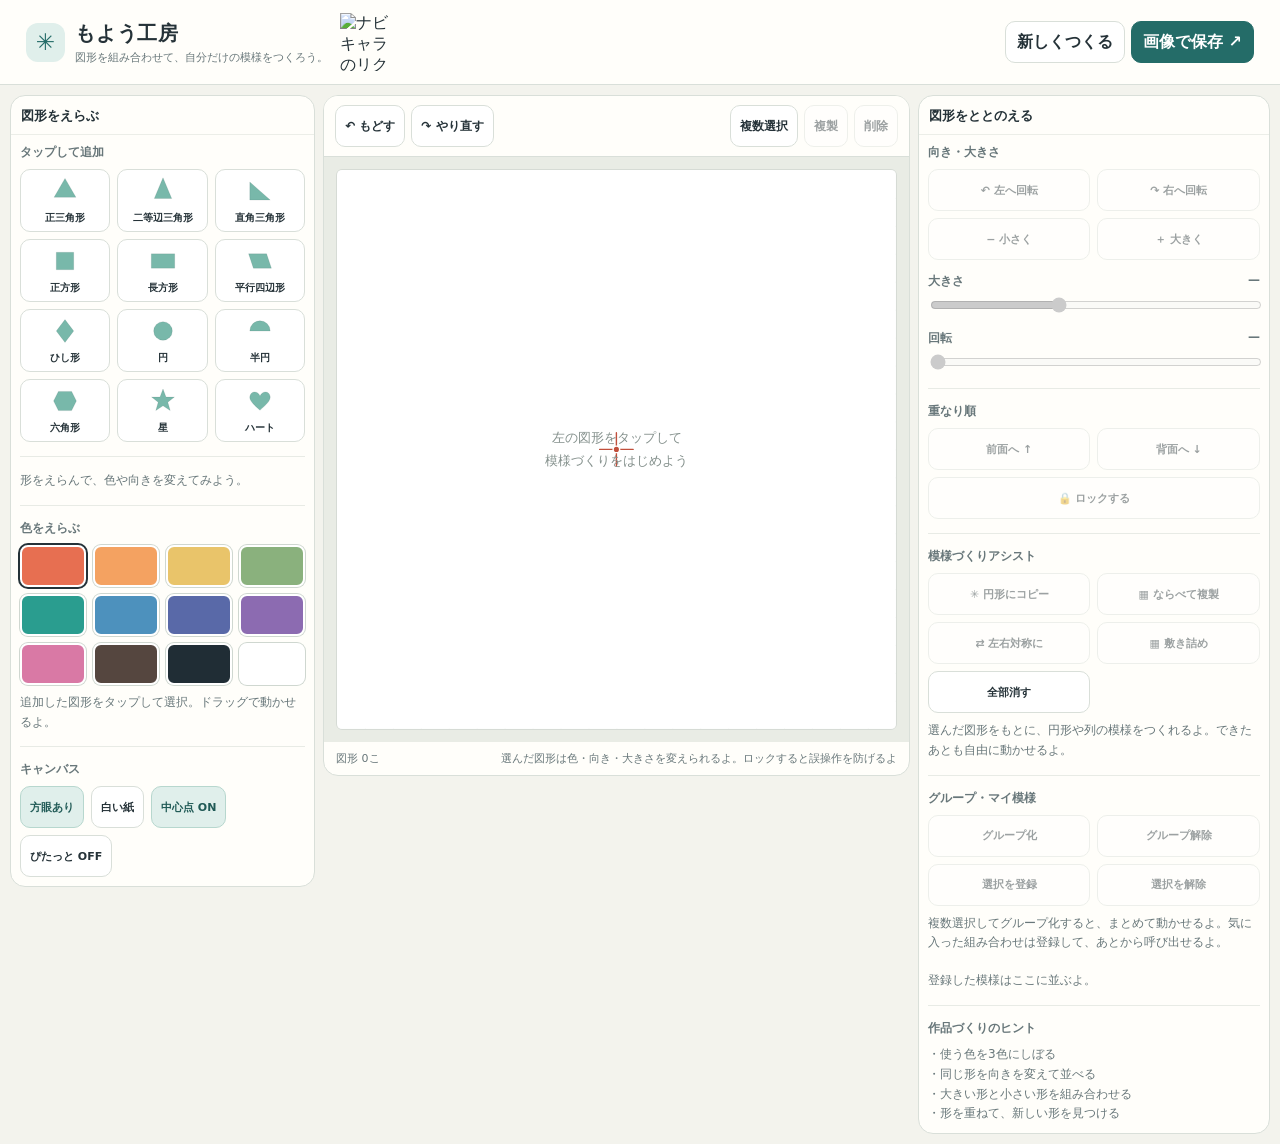
==== commit af76f6d8: "Add center point visibility toggle" ====
--- a/index.html
+++ b/index.html
@@ -4,7 +4,7 @@
 <header><div class="brand"><div class="mark">✳</div><div><h1>もよう工房</h1><div class="subtitle">図形を組み合わせて、自分だけの模様をつくろう。</div></div><img class="brand-character" src="https://raw.githubusercontent.com/TT-sensei/navi-character-/main/assets/web/characters/riku/fullbody/waving.webp" alt="ナビキャラのリク"></div><div class="head-actions"><button id="newBtn">新しくつくる</button><button id="saveBtn" class="primary">画像で保存 ↗</button></div></header>
 <div id="drawerBackdrop" class="drawer-backdrop" hidden></div>
 <main>
-<section class="panel left" id="paletteDrawer" aria-label="図形と色"><div class="ptitle">図形をえらぶ</div><div class="pbody"><p class="label">タップして追加</p><div id="shapeGrid" class="shape-grid"></div><div class="divider"></div><p class="hint brand-hint">形をえらんで、色や向きを変えてみよう。</p><div class="divider"></div><p class="label">色をえらぶ</p><div id="swatches" class="swatches"></div><p class="hint">追加した図形をタップして選択。ドラッグで動かせるよ。</p><div class="divider"></div><p class="label">キャンバス</p><div class="toggle-row"><button id="gridBtn" class="active">方眼あり</button><button id="whiteBtn">白い紙</button><button id="snapBtn" aria-pressed="false">ぴたっと OFF</button></div></div></section>
+<section class="panel left" id="paletteDrawer" aria-label="図形と色"><div class="ptitle">図形をえらぶ</div><div class="pbody"><p class="label">タップして追加</p><div id="shapeGrid" class="shape-grid"></div><div class="divider"></div><p class="hint brand-hint">形をえらんで、色や向きを変えてみよう。</p><div class="divider"></div><p class="label">色をえらぶ</p><div id="swatches" class="swatches"></div><p class="hint">追加した図形をタップして選択。ドラッグで動かせるよ。</p><div class="divider"></div><p class="label">キャンバス</p><div class="toggle-row"><button id="gridBtn" class="active">方眼あり</button><button id="whiteBtn">白い紙</button><button id="centerBtn" class="active" aria-pressed="true">中心点 ON</button><button id="snapBtn" aria-pressed="false">ぴたっと OFF</button></div></div></section>
 <section class="panel canvas-panel"><div class="canvas-toolbar"><div class="tools"><button class="small drawer-toggle" id="paletteToggle" aria-controls="paletteDrawer" aria-expanded="false">▦ 図形・色</button><button class="small drawer-toggle" id="toolsToggle" aria-controls="toolsDrawer" aria-expanded="false">⚙ 編集</button><button class="small" id="undoBtn">↶ もどす</button><button class="small" id="redoBtn">↷ やり直す</button></div><div class="tools"><button class="small" id="multiBtn" aria-pressed="false">複数選択</button><button class="small" id="duplicateBtn">複製</button><button class="small" id="deleteBtn">削除</button></div></div><div class="canvas-wrap"><svg id="canvas" viewBox="0 0 600 600" aria-label="模様をつくるキャンバス"><rect width="600" height="600" fill="#fff" id="paperBg"/></svg><div id="empty" class="empty">左の図形をタップして<br>模様づくりをはじめよう</div></div><div class="canvas-footer"><span id="count">図形 0こ</span><span>選んだ図形は色・向き・大きさを変えられるよ。ロックすると誤操作を防げるよ</span></div></section>
 <section class="panel right" id="toolsDrawer" aria-label="編集と模様づくり"><div class="ptitle">図形をととのえる</div><div class="pbody"><div><p class="label">向き・大きさ</p><div class="control-grid"><button id="rotL">↶ 左へ回転</button><button id="rotR">↷ 右へ回転</button><button id="smaller">− 小さく</button><button id="larger">＋ 大きく</button></div><div class="field"><label for="size"><span>大きさ</span><span id="sizeText">100%</span></label><input id="size" type="range" min="25" max="220" value="100"></div><div class="field"><label for="angle"><span>回転</span><span id="angleText">0°</span></label><input id="angle" type="range" min="0" max="345" step="15" value="0"></div><div class="divider"></div><p class="label">重なり順</p><div class="control-grid"><button id="front">前面へ ↑</button><button id="back">背面へ ↓</button><button id="lockBtn" class="lock-button">🔒 ロックする</button></div></div><div><div class="divider"></div><p class="label">模様づくりアシスト</p><div class="pattern-grid"><button id="radial">✳ 円形にコピー</button><button id="repeat">▦ ならべて複製</button><button id="mirror">⇄ 左右対称に</button><button id="tile">▦ 敷き詰め</button><button id="clear">全部消す</button></div><p class="hint">選んだ図形をもとに、円形や列の模様をつくれるよ。できたあとも自由に動かせるよ。</p><div class="divider"></div><p class="label">グループ・マイ模様</p><div class="control-grid"><button id="groupBtn">グループ化</button><button id="ungroupBtn">グループ解除</button><button id="registerBtn">選択を登録</button><button id="cancelMultiBtn">選択を解除</button></div><p class="hint">複数選択してグループ化すると、まとめて動かせるよ。気に入った組み合わせは登録して、あとから呼び出せるよ。</p><div id="motifLibrary" class="motif-library"><p class="hint">登録した模様はここに並ぶよ。</p></div><div class="divider"></div><p class="label">作品づくりのヒント</p><p class="hint">・使う色を3色にしぼる<br>・同じ形を向きを変えて並べる<br>・大きい形と小さい形を組み合わせる<br>・形を重ねて、新しい形を見つける</p></div></div></section>
 </main><div id="toast" class="toast" role="status" aria-live="polite"></div>
--- a/style.css
+++ b/style.css
@@ -42,3 +42,43 @@
  .canvas-footer span:last-child{display:none}
 }
 @media(prefers-reduced-motion:reduce){.left,.right{transition:none}}
+
+/* 複数選択とマイ模様 */
+.motif-library{display:grid;gap:6px;margin-top:10px}.motif-row{display:flex;gap:6px;align-items:stretch}.motif-row .motif-load{flex:1;text-align:left;overflow-wrap:anywhere}.motif-row .motif-delete{min-width:44px;font-size:20px;color:#8b3d35}.motif-library:empty{display:none}button:disabled{opacity:.45;cursor:not-allowed}
+
+
+/* タブレット以上では左右のパレットを常時表示し、中央の制作エリアを確保 */
+@media (min-width:960px){
+ main{
+  display:grid;
+  grid-template-columns:minmax(150px,.78fr) minmax(250px,1.5fr) minmax(170px,.9fr);
+  gap:8px;
+  align-items:start;
+  padding:10px;
+ }
+ .left,.right{
+  position:static;
+  inset:auto;
+  width:auto;
+  max-width:none;
+  max-height:none;
+  overflow:visible;
+  transform:none;
+  z-index:auto;
+  border-radius:15px;
+  box-shadow:none;
+  transition:none;
+ }
+ .drawer-backdrop{display:none!important}
+ .drawer-toggle{display:none}
+ .canvas-panel{width:100%;min-width:0}
+ .canvas-wrap svg{max-height:calc(100dvh - 210px)}
+ .right .pbody{display:block}
+ .shape-grid{grid-template-columns:repeat(3,minmax(0,1fr))}
+ .swatches{grid-template-columns:repeat(4,minmax(0,1fr))}
+ .shape-btn{min-height:62px}
+ .shape-btn svg{width:30px;height:30px}
+ .control-grid button,.pattern-grid button{font-size:11px;padding:8px 3px}
+ .pbody{padding:9px}
+ .ptitle{padding:11px 10px 9px}
+}
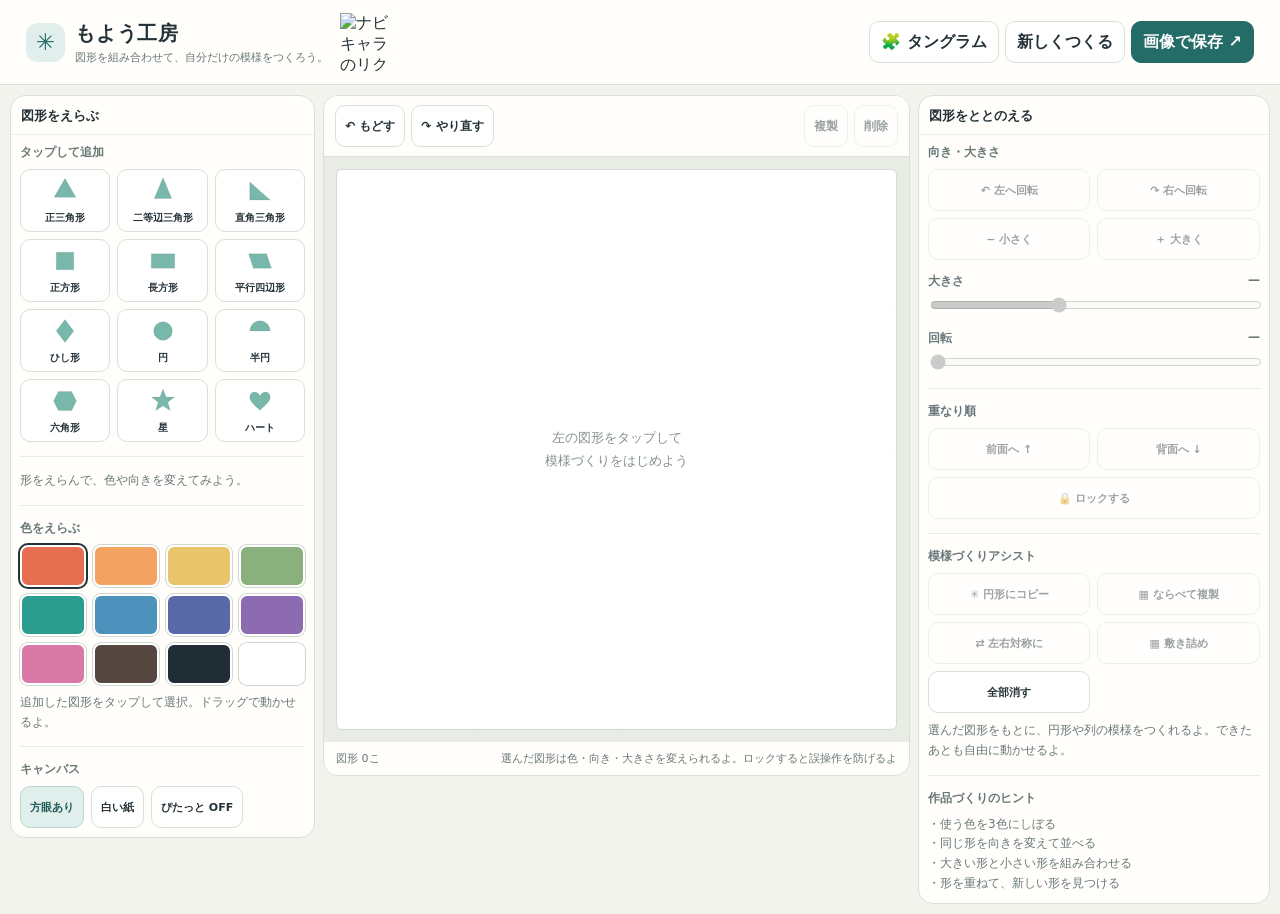
==== commit 18fcb0c1: "Add tangram mode: 7-piece puzzles with snap, rotate, flip, hints and completion check" ====
--- a/index.html
+++ b/index.html
@@ -1,11 +1,11 @@
 <!doctype html>
 <html lang="ja"><head><meta charset="utf-8"><meta name="viewport" content="width=device-width,initial-scale=1,viewport-fit=cover"><meta name="theme-color" content="#f4f3ed"><title>もよう工房｜TT-sensei</title>
 <link rel="stylesheet" href="style.css"></head><body>
-<header><div class="brand"><div class="mark">✳</div><div><h1>もよう工房</h1><div class="subtitle">図形を組み合わせて、自分だけの模様をつくろう。</div></div><img class="brand-character" src="https://raw.githubusercontent.com/TT-sensei/navi-character-/main/assets/web/characters/riku/fullbody/waving.webp" alt="ナビキャラのリク"></div><div class="head-actions"><button id="newBtn">新しくつくる</button><button id="saveBtn" class="primary">画像で保存 ↗</button></div></header>
+<header><div class="brand"><div class="mark">✳</div><div><h1>もよう工房</h1><div class="subtitle">図形を組み合わせて、自分だけの模様をつくろう。</div></div><img class="brand-character" src="https://raw.githubusercontent.com/TT-sensei/navi-character-/main/assets/web/characters/riku/fullbody/waving.webp" alt="ナビキャラのリク"></div><div class="head-actions"><a href="tangram.html" style="text-decoration:none"><button type="button">🧩 タングラム</button></a><button id="newBtn">新しくつくる</button><button id="saveBtn" class="primary">画像で保存 ↗</button></div></header>
 <div id="drawerBackdrop" class="drawer-backdrop" hidden></div>
 <main>
-<section class="panel left" id="paletteDrawer" aria-label="図形と色"><div class="ptitle">図形をえらぶ</div><div class="pbody"><p class="label">タップして追加</p><div id="shapeGrid" class="shape-grid"></div><div class="divider"></div><p class="hint brand-hint">形をえらんで、色や向きを変えてみよう。</p><div class="divider"></div><p class="label">色をえらぶ</p><div id="swatches" class="swatches"></div><p class="hint">追加した図形をタップして選択。ドラッグで動かせるよ。</p><div class="divider"></div><p class="label">キャンバス</p><div class="toggle-row"><button id="gridBtn" class="active">方眼あり</button><button id="whiteBtn">白い紙</button><button id="centerBtn" class="active" aria-pressed="true">中心点 ON</button><button id="snapBtn" aria-pressed="false">ぴたっと OFF</button></div></div></section>
-<section class="panel canvas-panel"><div class="canvas-toolbar"><div class="tools"><button class="small drawer-toggle" id="paletteToggle" aria-controls="paletteDrawer" aria-expanded="false">▦ 図形・色</button><button class="small drawer-toggle" id="toolsToggle" aria-controls="toolsDrawer" aria-expanded="false">⚙ 編集</button><button class="small" id="undoBtn">↶ もどす</button><button class="small" id="redoBtn">↷ やり直す</button></div><div class="tools"><button class="small" id="multiBtn" aria-pressed="false">複数選択</button><button class="small" id="duplicateBtn">複製</button><button class="small" id="deleteBtn">削除</button></div></div><div class="canvas-wrap"><svg id="canvas" viewBox="0 0 600 600" aria-label="模様をつくるキャンバス"><rect width="600" height="600" fill="#fff" id="paperBg"/></svg><div id="empty" class="empty">左の図形をタップして<br>模様づくりをはじめよう</div></div><div class="canvas-footer"><span id="count">図形 0こ</span><span>選んだ図形は色・向き・大きさを変えられるよ。ロックすると誤操作を防げるよ</span></div></section>
-<section class="panel right" id="toolsDrawer" aria-label="編集と模様づくり"><div class="ptitle">図形をととのえる</div><div class="pbody"><div><p class="label">向き・大きさ</p><div class="control-grid"><button id="rotL">↶ 左へ回転</button><button id="rotR">↷ 右へ回転</button><button id="smaller">− 小さく</button><button id="larger">＋ 大きく</button></div><div class="field"><label for="size"><span>大きさ</span><span id="sizeText">100%</span></label><input id="size" type="range" min="25" max="220" value="100"></div><div class="field"><label for="angle"><span>回転</span><span id="angleText">0°</span></label><input id="angle" type="range" min="0" max="345" step="15" value="0"></div><div class="divider"></div><p class="label">重なり順</p><div class="control-grid"><button id="front">前面へ ↑</button><button id="back">背面へ ↓</button><button id="lockBtn" class="lock-button">🔒 ロックする</button></div></div><div><div class="divider"></div><p class="label">模様づくりアシスト</p><div class="pattern-grid"><button id="radial">✳ 円形にコピー</button><button id="repeat">▦ ならべて複製</button><button id="mirror">⇄ 左右対称に</button><button id="tile">▦ 敷き詰め</button><button id="clear">全部消す</button></div><p class="hint">選んだ図形をもとに、円形や列の模様をつくれるよ。できたあとも自由に動かせるよ。</p><div class="divider"></div><p class="label">グループ・マイ模様</p><div class="control-grid"><button id="groupBtn">グループ化</button><button id="ungroupBtn">グループ解除</button><button id="registerBtn">選択を登録</button><button id="cancelMultiBtn">選択を解除</button></div><p class="hint">複数選択してグループ化すると、まとめて動かせるよ。気に入った組み合わせは登録して、あとから呼び出せるよ。</p><div id="motifLibrary" class="motif-library"><p class="hint">登録した模様はここに並ぶよ。</p></div><div class="divider"></div><p class="label">作品づくりのヒント</p><p class="hint">・使う色を3色にしぼる<br>・同じ形を向きを変えて並べる<br>・大きい形と小さい形を組み合わせる<br>・形を重ねて、新しい形を見つける</p></div></div></section>
+<section class="panel left" id="paletteDrawer" aria-label="図形と色"><div class="ptitle">図形をえらぶ</div><div class="pbody"><p class="label">タップして追加</p><div id="shapeGrid" class="shape-grid"></div><div class="divider"></div><p class="hint brand-hint">形をえらんで、色や向きを変えてみよう。</p><div class="divider"></div><p class="label">色をえらぶ</p><div id="swatches" class="swatches"></div><p class="hint">追加した図形をタップして選択。ドラッグで動かせるよ。</p><div class="divider"></div><p class="label">キャンバス</p><div class="toggle-row"><button id="gridBtn" class="active">方眼あり</button><button id="whiteBtn">白い紙</button><button id="snapBtn" aria-pressed="false">ぴたっと OFF</button></div></div></section>
+<section class="panel canvas-panel"><div class="canvas-toolbar"><div class="tools"><button class="small drawer-toggle" id="paletteToggle" aria-controls="paletteDrawer" aria-expanded="false">▦ 図形・色</button><button class="small drawer-toggle" id="toolsToggle" aria-controls="toolsDrawer" aria-expanded="false">⚙ 編集</button><button class="small" id="undoBtn">↶ もどす</button><button class="small" id="redoBtn">↷ やり直す</button></div><div class="tools"><button class="small" id="duplicateBtn">複製</button><button class="small" id="deleteBtn">削除</button></div></div><div class="canvas-wrap"><svg id="canvas" viewBox="0 0 600 600" aria-label="模様をつくるキャンバス"><rect width="600" height="600" fill="#fff" id="paperBg"/></svg><div id="empty" class="empty">左の図形をタップして<br>模様づくりをはじめよう</div></div><div class="canvas-footer"><span id="count">図形 0こ</span><span>選んだ図形は色・向き・大きさを変えられるよ。ロックすると誤操作を防げるよ</span></div></section>
+<section class="panel right" id="toolsDrawer" aria-label="編集と模様づくり"><div class="ptitle">図形をととのえる</div><div class="pbody"><div><p class="label">向き・大きさ</p><div class="control-grid"><button id="rotL">↶ 左へ回転</button><button id="rotR">↷ 右へ回転</button><button id="smaller">− 小さく</button><button id="larger">＋ 大きく</button></div><div class="field"><label for="size"><span>大きさ</span><span id="sizeText">100%</span></label><input id="size" type="range" min="25" max="220" value="100"></div><div class="field"><label for="angle"><span>回転</span><span id="angleText">0°</span></label><input id="angle" type="range" min="0" max="345" step="15" value="0"></div><div class="divider"></div><p class="label">重なり順</p><div class="control-grid"><button id="front">前面へ ↑</button><button id="back">背面へ ↓</button><button id="lockBtn" class="lock-button">🔒 ロックする</button></div></div><div><div class="divider"></div><p class="label">模様づくりアシスト</p><div class="pattern-grid"><button id="radial">✳ 円形にコピー</button><button id="repeat">▦ ならべて複製</button><button id="mirror">⇄ 左右対称に</button><button id="tile">▦ 敷き詰め</button><button id="clear">全部消す</button></div><p class="hint">選んだ図形をもとに、円形や列の模様をつくれるよ。できたあとも自由に動かせるよ。</p><div class="divider"></div><p class="label">作品づくりのヒント</p><p class="hint">・使う色を3色にしぼる<br>・同じ形を向きを変えて並べる<br>・大きい形と小さい形を組み合わせる<br>・形を重ねて、新しい形を見つける</p></div></div></section>
 </main><div id="toast" class="toast" role="status" aria-live="polite"></div>
 <script src="app.js" defer></script></body></html>
--- a/style.css
+++ b/style.css
@@ -1,4 +1,4 @@
-:root{--ink:#253238;--muted:#68777a;--line:#d9dfd9;--paper:#fffefa;--bg:#f3f3ed;--accent:#246c68;--soft:#e0efeb}*{box-sizing:border-box}body{margin:0;background:var(--bg);color:var(--ink);font-family:system-ui,-apple-system,"Yu Gothic",sans-serif}button{font:inherit;cursor:pointer;touch-action:manipulation;border:1px solid var(--line);border-radius:10px;padding:9px 11px;background:#fff;color:var(--ink);font-weight:650}button:hover{background:#f0f6f3}button:focus-visible,input:focus-visible{outline:3px solid #e0a83b;outline-offset:2px}.primary{background:var(--accent);border-color:var(--accent);color:white}.soft,.active{background:var(--soft);border-color:#b7d7ce;color:#205a56}header{display:flex;justify-content:space-between;align-items:center;gap:12px;padding:13px clamp(12px,3vw,26px);background:var(--paper);border-bottom:1px solid var(--line)}.brand{display:flex;align-items:center;gap:10px}.mark{width:39px;height:39px;border-radius:12px;background:var(--soft);display:grid;place-items:center;font-size:23px;color:var(--accent)}h1{font-size:20px;margin:0;letter-spacing:.04em}.subtitle{font-size:11px;color:var(--muted);margin-top:3px}.head-actions,.tools{display:flex;gap:6px;flex-wrap:wrap}main{max-width:1400px;margin:auto;padding:13px;display:grid;grid-template-columns:minmax(210px,250px) minmax(0,1fr) minmax(220px,250px);gap:12px;align-items:start}.panel{background:var(--paper);border:1px solid var(--line);border-radius:15px;overflow:hidden;min-width:0}.ptitle{font-size:13px;font-weight:800;padding:13px 14px 10px;border-bottom:1px solid #eceee8}.pbody{padding:12px}.label{font-size:12px;color:var(--muted);font-weight:750;margin:0 0 8px}.shape-grid{display:grid;grid-template-columns:repeat(3,minmax(0,1fr));gap:7px}.shape-btn{min-height:73px;padding:6px 2px;display:flex;flex-direction:column;align-items:center;justify-content:center;gap:5px}.shape-btn svg{width:36px;height:36px}.shape-btn span{font-size:10px}.swatches{display:grid;grid-template-columns:repeat(6,1fr);gap:7px}.swatch{height:29px;padding:0;border:2px solid white;box-shadow:0 0 0 1px #cfd7d0;border-radius:8px}.swatch.active{box-shadow:0 0 0 2px var(--ink)}.divider{height:1px;background:#e8ebe5;margin:14px 0}.hint{font-size:12px;line-height:1.65;color:var(--muted);margin:8px 0 0}.canvas-toolbar{display:flex;justify-content:space-between;align-items:center;gap:7px;flex-wrap:wrap;padding:9px 11px;border-bottom:1px solid var(--line)}.small{font-size:12px;padding:8px 9px}.canvas-wrap{position:relative;padding:9px;background:#e9ece5}.canvas-wrap svg{display:block;width:100%;height:auto;aspect-ratio:1;background:white;border:1px solid #d6dbd5;border-radius:6px;touch-action:none}.canvas-wrap svg.grid-bg{background-image:linear-gradient(#dfe5df 1px,transparent 1px),linear-gradient(90deg,#dfe5df 1px,transparent 1px);background-size:5% 5%}.empty{position:absolute;inset:9px;display:grid;place-items:center;text-align:center;pointer-events:none;color:#84908c;font-size:13px;line-height:1.8}.empty.hidden{display:none}.canvas-footer{display:flex;justify-content:space-between;gap:8px;flex-wrap:wrap;padding:9px 12px;color:var(--muted);font-size:11px}.control-grid{display:grid;grid-template-columns:1fr 1fr;gap:7px}.control-grid button,.pattern-grid button{font-size:12px;padding:10px 5px}.field{margin:13px 0}.field label{display:flex;justify-content:space-between;font-size:12px;color:var(--muted);font-weight:700;margin-bottom:5px}.field input{width:100%;accent-color:var(--accent)}.pattern-grid{display:grid;grid-template-columns:1fr 1fr;gap:7px}.toggle-row{display:flex;gap:7px;flex-wrap:wrap}.toggle-row button{font-size:11px;padding:7px 9px}.toast{position:fixed;bottom:18px;left:50%;transform:translateX(-50%);background:#253238;color:white;padding:10px 16px;border-radius:999px;font-size:13px;opacity:0;pointer-events:none;transition:opacity .2s;z-index:5}.toast.show{opacity:1}@media(max-width:980px){main{grid-template-columns:minmax(0,1fr) minmax(0,1.65fr)}.right{grid-column:1/-1}.right .pbody{display:grid;grid-template-columns:1fr 1fr;gap:15px}}@media(max-width:640px){header{align-items:flex-start}.subtitle{display:none}.brand h1{font-size:18px}.head-actions button{font-size:11px;padding:8px 7px}main{display:flex;flex-direction:column;padding:8px;gap:9px}.panel,.canvas-panel{width:100%}.canvas-panel{order:1}.left{order:2}.right{order:3}.shape-grid{grid-template-columns:repeat(6,minmax(0,1fr))}.shape-btn{min-height:61px}.shape-btn svg{width:29px;height:29px}.shape-btn span{font-size:9px}.right .pbody{display:block}.canvas-wrap{padding:6px}.empty{inset:6px}.small{font-size:11px;padding:8px}.pbody{padding:10px}}
+:root{--ink:#253238;--muted:#68777a;--line:#d9dfd9;--paper:#fffefa;--bg:#f3f3ed;--accent:#246c68;--soft:#e0efeb}*{box-sizing:border-box}body{margin:0;background:var(--bg);color:var(--ink);font-family:system-ui,-apple-system,"Yu Gothic",sans-serif}button{font:inherit;cursor:pointer;touch-action:manipulation;border:1px solid var(--line);border-radius:10px;padding:9px 11px;background:#fff;color:var(--ink);font-weight:650}button:hover{background:#f0f6f3}button:focus-visible,input:focus-visible{outline:3px solid #e0a83b;outline-offset:2px}.primary{background:var(--accent);border-color:var(--accent);color:white}.soft,.active{background:var(--soft);border-color:#b7d7ce;color:#205a56}header{display:flex;justify-content:space-between;align-items:center;gap:12px;padding:13px clamp(12px,3vw,26px);background:var(--paper);border-bottom:1px solid var(--line)}.brand{display:flex;align-items:center;gap:10px}.mark{width:39px;height:39px;border-radius:12px;background:var(--soft);display:grid;place-items:center;font-size:23px;color:var(--accent)}h1{font-size:20px;margin:0;letter-spacing:.04em}.subtitle{font-size:11px;color:var(--muted);margin-top:3px}.head-actions,.tools{display:flex;gap:6px;flex-wrap:wrap}main{max-width:1400px;margin:auto;padding:13px;display:grid;grid-template-columns:minmax(210px,250px) minmax(0,1fr) minmax(220px,250px);gap:12px;align-items:start}.panel{background:var(--paper);border:1px solid var(--line);border-radius:15px;overflow:hidden;min-width:0}.ptitle{font-size:13px;font-weight:800;padding:13px 14px 10px;border-bottom:1px solid #eceee8}.pbody{padding:12px}.label{font-size:12px;color:var(--muted);font-weight:750;margin:0 0 8px}.shape-grid{display:grid;grid-template-columns:repeat(3,minmax(0,1fr));gap:7px}.shape-btn{min-height:73px;padding:6px 2px;display:flex;flex-direction:column;align-items:center;justify-content:center;gap:5px}.shape-btn svg{width:36px;height:36px}.shape-btn span{font-size:10px}.swatches{display:grid;grid-template-columns:repeat(6,1fr);gap:7px}.swatch{height:29px;padding:0;border:2px solid white;box-shadow:0 0 0 1px #cfd7d0;border-radius:8px}.swatch.active{box-shadow:0 0 0 2px var(--ink)}.divider{height:1px;background:#e8ebe5;margin:14px 0}.hint{font-size:12px;line-height:1.65;color:var(--muted);margin:8px 0 0}.canvas-toolbar{display:flex;justify-content:space-between;align-items:center;gap:7px;flex-wrap:wrap;padding:9px 11px;border-bottom:1px solid var(--line)}.small{font-size:12px;padding:8px 9px}.canvas-wrap{position:relative;padding:9px;background:#e9ece5}.canvas-wrap svg{display:block;width:100%;height:auto;aspect-ratio:1;background:white;border:1px solid #d6dbd5;border-radius:6px;touch-action:none}.canvas-wrap svg.grid-bg{background-image:linear-gradient(#c4d0c8 1px,transparent 1px),linear-gradient(90deg,#c4d0c8 1px,transparent 1px),linear-gradient(#aebdb2 1px,transparent 1px),linear-gradient(90deg,#aebdb2 1px,transparent 1px);background-size:5% 5%,5% 5%,25% 25%,25% 25%}.empty{position:absolute;inset:9px;display:grid;place-items:center;text-align:center;pointer-events:none;color:#84908c;font-size:13px;line-height:1.8}.empty.hidden{display:none}.canvas-footer{display:flex;justify-content:space-between;gap:8px;flex-wrap:wrap;padding:9px 12px;color:var(--muted);font-size:11px}.control-grid{display:grid;grid-template-columns:1fr 1fr;gap:7px}.control-grid button,.pattern-grid button{font-size:12px;padding:10px 5px}.field{margin:13px 0}.field label{display:flex;justify-content:space-between;font-size:12px;color:var(--muted);font-weight:700;margin-bottom:5px}.field input{width:100%;accent-color:var(--accent)}.pattern-grid{display:grid;grid-template-columns:1fr 1fr;gap:7px}.toggle-row{display:flex;gap:7px;flex-wrap:wrap}.toggle-row button{font-size:11px;padding:7px 9px}.toast{position:fixed;bottom:18px;left:50%;transform:translateX(-50%);background:#253238;color:white;padding:10px 16px;border-radius:999px;font-size:13px;opacity:0;pointer-events:none;transition:opacity .2s;z-index:5}.toast.show{opacity:1}@media(max-width:980px){main{grid-template-columns:minmax(0,1fr) minmax(0,1.65fr)}.right{grid-column:1/-1}.right .pbody{display:grid;grid-template-columns:1fr 1fr;gap:15px}}@media(max-width:640px){header{align-items:flex-start}.subtitle{display:none}.brand h1{font-size:18px}.head-actions button{font-size:11px;padding:8px 7px}main{display:flex;flex-direction:column;padding:8px;gap:9px}.panel,.canvas-panel{width:100%}.canvas-panel{order:1}.left{order:2}.right{order:3}.shape-grid{grid-template-columns:repeat(6,minmax(0,1fr))}.shape-btn{min-height:61px}.shape-btn svg{width:29px;height:29px}.shape-btn span{font-size:9px}.right .pbody{display:block}.canvas-wrap{padding:6px}.empty{inset:6px}.small{font-size:11px;padding:8px}.pbody{padding:10px}}
 
 /* ナビキャラは作品パーツではなく、サイトの目印として小さく表示 */
 .brand-character{width:48px;height:58px;object-fit:contain;align-self:flex-end;margin-left:2px}
@@ -82,3 +82,6 @@
  .pbody{padding:9px}
  .ptitle{padding:11px 10px 9px}
 }
+
+/* 編集用の中心ガイドは作品保存には含めない */
+.center-guide{pointer-events:none}
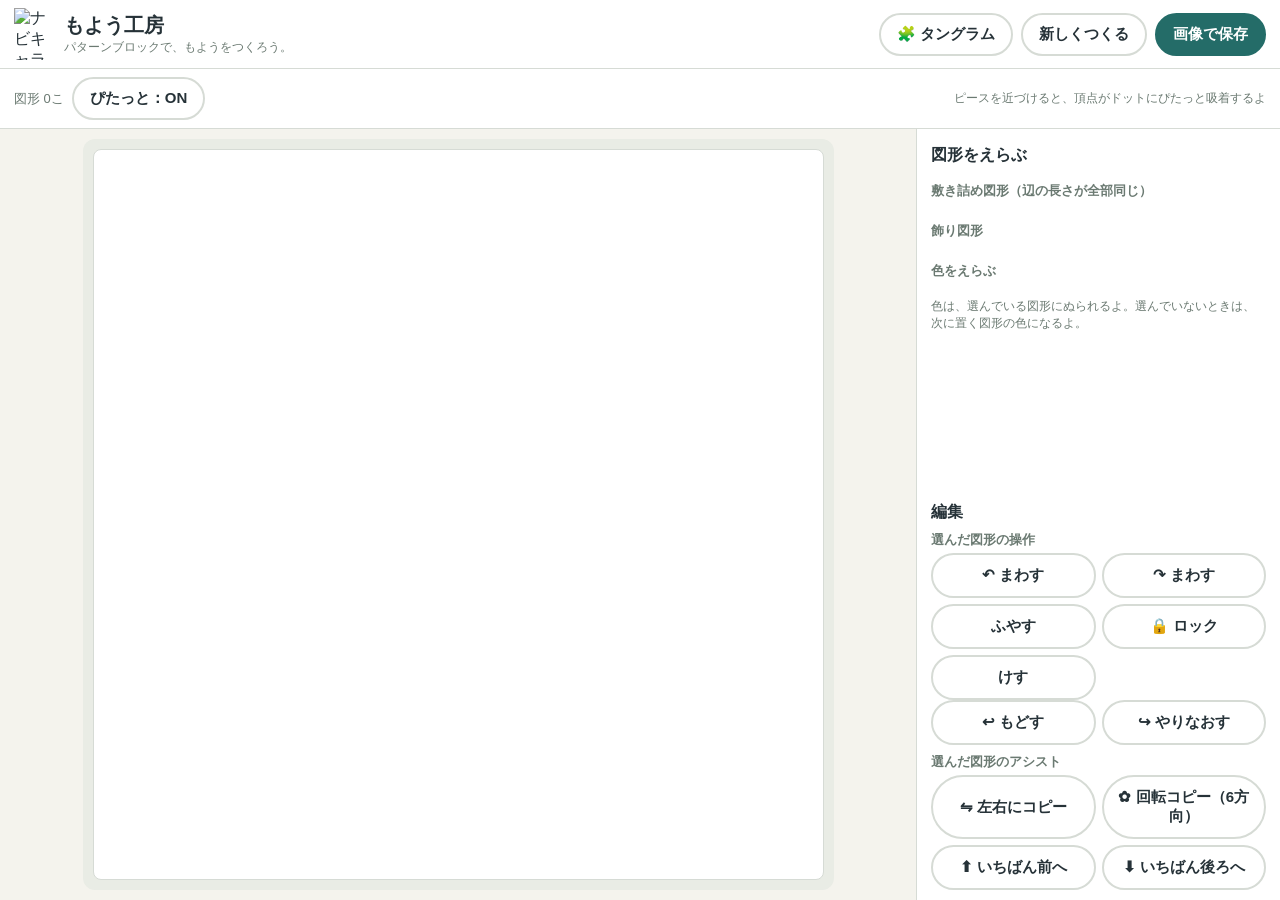
==== commit 49678150: "Replace moyo-maker with pattern-block rebuild" ====
--- a/index.html
+++ b/index.html
@@ -1,11 +1,165 @@
 <!doctype html>
 <html lang="ja"><head><meta charset="utf-8"><meta name="viewport" content="width=device-width,initial-scale=1,viewport-fit=cover"><meta name="theme-color" content="#f4f3ed"><title>もよう工房｜TT-sensei</title>
-<link rel="stylesheet" href="style.css"></head><body>
-<header><div class="brand"><div class="mark">✳</div><div><h1>もよう工房</h1><div class="subtitle">図形を組み合わせて、自分だけの模様をつくろう。</div></div><img class="brand-character" src="https://raw.githubusercontent.com/TT-sensei/navi-character-/main/assets/web/characters/riku/fullbody/waving.webp" alt="ナビキャラのリク"></div><div class="head-actions"><a href="tangram.html" style="text-decoration:none"><button type="button">🧩 タングラム</button></a><button id="newBtn">新しくつくる</button><button id="saveBtn" class="primary">画像で保存 ↗</button></div></header>
-<div id="drawerBackdrop" class="drawer-backdrop" hidden></div>
+<style>
+:root{--ink:#263238;--muted:#6b7a72;--line:#d6dbd5;--teal:#246c68;--paper:#f4f3ed;--accent:#f2b134}
+*{box-sizing:border-box}
+body{margin:0;font-family:"Hiragino Maru Gothic ProN","Hiragino Sans","Noto Sans JP",sans-serif;background:var(--paper);color:var(--ink)}
+header{display:flex;align-items:center;gap:10px;padding:8px 14px;border-bottom:1px solid var(--line);flex-wrap:wrap;background:#fff}
+.brand{display:flex;align-items:center;gap:10px}
+.brand img{width:40px;height:52px;object-fit:contain}
+.brand h1{font-size:20px;margin:0}
+.brand .sub{color:var(--muted);font-size:12px}
+.head-actions{margin-left:auto;display:flex;gap:8px;flex-wrap:wrap}
+.btn{border:2px solid var(--line);background:#fff;border-radius:999px;padding:8px 14px;font-size:14px;font-weight:700;cursor:pointer;font-family:inherit;color:var(--ink);text-decoration:none;display:inline-block}
+.btn.primary{background:var(--teal);border-color:var(--teal);color:#fff}
+.btn:disabled{opacity:.4}
+.toolbar{display:flex;align-items:center;gap:8px;padding:8px 14px;background:#fff;border-bottom:1px solid var(--line);flex-wrap:wrap}
+.toolbar .count{color:var(--muted);font-size:13px}
+.toolbar .hint{color:var(--muted);font-size:12px;margin-left:auto}
+main{max-width:860px;margin:0 auto;padding:12px}
+.board{background:#e9ece5;border-radius:12px;padding:10px}
+svg#canvas{display:block;width:100%;height:auto;aspect-ratio:1;background:#fff;border:1px solid var(--line);border-radius:8px;touch-action:none}
+.obj{cursor:grab}
+.obj .hit{fill:transparent;stroke:none}
+.sel-outline{fill:none;stroke:var(--teal);stroke-width:2.5;stroke-dasharray:6 4;pointer-events:none}
+.quickbar{display:none;gap:8px;margin-top:10px;flex-wrap:wrap}
+.quickbar.show{display:flex}
+.quickbar button{flex:1;min-width:100px;border:2px solid var(--line);background:#fff;border-radius:12px;padding:12px 8px;font-size:16px;font-weight:700;cursor:pointer;font-family:inherit;color:var(--ink)}
+.quickbar button.main{background:var(--teal);border-color:var(--teal);color:#fff}
+.status{margin-top:10px;text-align:center;color:var(--muted);font-size:14px;min-height:20px}
+.drawer{position:fixed;top:0;bottom:0;width:min(320px,86vw);background:#fff;z-index:30;transition:transform .22s ease;overflow-y:auto;padding:16px;box-shadow:0 0 24px rgba(0,0,0,.18)}
+#paletteDrawer{left:0;transform:translateX(-105%)}
+#toolsDrawer{right:0;transform:translateX(105%)}
+#paletteDrawer.drawer-open,#toolsDrawer.drawer-open{transform:translateX(0)}
+.drawer h2{font-size:16px;margin:4px 0 10px}
+.drawer h3{font-size:13px;color:var(--muted);margin:16px 0 6px}
+#drawerBackdrop{position:fixed;inset:0;background:rgba(38,50,56,.35);z-index:20}
+.shape-grid{display:grid;grid-template-columns:repeat(3,1fr);gap:8px}
+.shape-btn{border:2px solid var(--line);background:#fff;border-radius:12px;padding:8px 4px 6px;cursor:pointer;font-family:inherit;font-size:12px;font-weight:700;color:var(--ink);display:flex;flex-direction:column;align-items:center;gap:4px}
+.shape-btn svg{width:44px;height:44px}
+.swatches{display:flex;flex-wrap:wrap;gap:8px}
+.swatch{width:38px;height:38px;border-radius:10px;border:2px solid var(--line);cursor:pointer;padding:0}
+.swatch.active{border-color:var(--ink);box-shadow:0 0 0 2px #fff inset}
+.tool-list{display:flex;flex-direction:column;gap:8px}
+.tool-list .btn{text-align:center}
+.tool-list .btn.active{border-color:var(--teal);color:var(--teal);background:#e3f0ee}
+#toast{position:fixed;left:50%;bottom:22px;transform:translateX(-50%) translateY(20px);background:#263238;color:#fff;padding:10px 18px;border-radius:999px;font-size:14px;opacity:0;pointer-events:none;transition:all .25s;z-index:50;max-width:88vw;text-align:center}
+#toast.show{opacity:1;transform:translateX(-50%) translateY(0)}
+footer{padding:0 16px 18px;text-align:center;color:var(--muted);font-size:12px}
+/* ===== tablet layout: panels stay visible, board uses the screen ===== */
+@media (min-width:760px) and (min-height:520px){
+  html,body{height:100%}
+  body{display:grid;grid-template-rows:auto auto 1fr auto;grid-template-columns:1fr 364px;
+    grid-template-areas:"header header" "toolbar toolbar" "main palette" "main tools"}
+  header .btn,.toolbar .btn{padding:10px 16px;font-size:15px}
+  #paletteDrawer .shape-btn{font-size:13px;padding:10px 4px 8px}
+  #paletteDrawer .shape-btn svg{width:54px;height:54px}
+  #paletteDrawer .swatch{width:44px;height:44px}
+  #toolsDrawer .btn{padding:11px 10px;font-size:15px}
+  header{grid-area:header}
+  .toolbar{grid-area:toolbar}
+  main{grid-area:main;display:flex;flex-direction:column;align-items:center;justify-content:center;min-height:0;max-width:none;padding:10px}
+  .board{height:min(100%,calc(100vw - 396px));aspect-ratio:1;width:auto}
+  #paletteDrawer{grid-area:palette;position:static;transform:none;width:auto;box-shadow:none;border-left:1px solid var(--line);min-height:0}
+  #toolsDrawer{grid-area:tools;position:static;transform:none;width:auto;box-shadow:none;border-left:1px solid var(--line);overflow-y:auto;min-height:0;max-height:46dvh}
+  #toolsDrawer .tool-list{display:grid;grid-template-columns:1fr 1fr;gap:6px}
+  #toolsDrawer h2{margin-bottom:2px}
+  #toolsDrawer h3{margin:8px 0 4px}
+  .drawer{padding:12px 14px}
+  #drawerBackdrop{display:none}
+  #paletteToggle,#toolsToggle{display:none}
+  .quickbar{display:none !important}
+  .status{display:none}
+  footer{display:none}
+}
+@media (min-width:760px) and (min-height:520px) and (orientation:portrait){
+  body{grid-template-columns:1fr;grid-template-rows:auto auto 1fr auto auto;
+    grid-template-areas:"header" "toolbar" "main" "palette" "tools"}
+  .board{height:min(calc(100% - 42px),97vw);aspect-ratio:1;width:auto}
+  .status{display:block}
+  #paletteDrawer{border-left:none;max-height:212px;display:flex;gap:18px;align-items:flex-start;overflow-x:auto;overflow-y:hidden}
+  #paletteDrawer h2{display:none}
+  #paletteDrawer h3{margin-top:0;white-space:nowrap}
+  #paletteDrawer .shape-grid{display:flex;gap:8px}
+  #paletteDrawer .shape-btn{min-width:94px}
+  #toolsDrawer .btn{padding:12px 16px}
+  #paletteDrawer .swatches{max-width:210px}
+  #paletteDrawer p{display:none}
+  #toolsDrawer{border-left:none;display:flex;gap:10px;align-items:center;overflow-x:auto;overflow-y:hidden;padding:8px 14px;max-height:none}
+  #toolsDrawer h2,#toolsDrawer h3{display:none}
+  #toolsDrawer .tool-list{display:flex;flex-direction:row;flex-wrap:nowrap;gap:6px;margin:0}
+  #toolsDrawer .tool-list .btn{flex:none;white-space:nowrap;min-width:0}
+}
+</style></head><body>
+<header>
+  <div class="brand">
+    <img class="brand-character" src="https://raw.githubusercontent.com/TT-sensei/navi-character-/main/assets/web/characters/riku/fullbody/waving.webp" alt="ナビキャラのリク">
+    <div><h1>もよう工房</h1><div class="sub">パターンブロックで、もようをつくろう。</div></div>
+  </div>
+  <div class="head-actions">
+    <a class="btn" href="tangram.html">🧩 タングラム</a>
+    <button class="btn" id="newBtn">新しくつくる</button>
+    <button class="btn primary" id="saveBtn">画像で保存</button>
+  </div>
+</header>
+<div class="toolbar">
+  <button class="btn" id="paletteToggle" aria-expanded="false">図形・色</button>
+  <button class="btn" id="toolsToggle" aria-expanded="false">編集</button>
+  <span class="count" id="count">図形 0こ</span>
+  <button class="btn" id="snapBtn">ぴたっと：ON</button>
+  <span class="hint">ピースを近づけると、頂点がドットにぴたっと吸着するよ</span>
+</div>
 <main>
-<section class="panel left" id="paletteDrawer" aria-label="図形と色"><div class="ptitle">図形をえらぶ</div><div class="pbody"><p class="label">タップして追加</p><div id="shapeGrid" class="shape-grid"></div><div class="divider"></div><p class="hint brand-hint">形をえらんで、色や向きを変えてみよう。</p><div class="divider"></div><p class="label">色をえらぶ</p><div id="swatches" class="swatches"></div><p class="hint">追加した図形をタップして選択。ドラッグで動かせるよ。</p><div class="divider"></div><p class="label">キャンバス</p><div class="toggle-row"><button id="gridBtn" class="active">方眼あり</button><button id="whiteBtn">白い紙</button><button id="snapBtn" aria-pressed="false">ぴたっと OFF</button></div></div></section>
-<section class="panel canvas-panel"><div class="canvas-toolbar"><div class="tools"><button class="small drawer-toggle" id="paletteToggle" aria-controls="paletteDrawer" aria-expanded="false">▦ 図形・色</button><button class="small drawer-toggle" id="toolsToggle" aria-controls="toolsDrawer" aria-expanded="false">⚙ 編集</button><button class="small" id="undoBtn">↶ もどす</button><button class="small" id="redoBtn">↷ やり直す</button></div><div class="tools"><button class="small" id="duplicateBtn">複製</button><button class="small" id="deleteBtn">削除</button></div></div><div class="canvas-wrap"><svg id="canvas" viewBox="0 0 600 600" aria-label="模様をつくるキャンバス"><rect width="600" height="600" fill="#fff" id="paperBg"/></svg><div id="empty" class="empty">左の図形をタップして<br>模様づくりをはじめよう</div></div><div class="canvas-footer"><span id="count">図形 0こ</span><span>選んだ図形は色・向き・大きさを変えられるよ。ロックすると誤操作を防げるよ</span></div></section>
-<section class="panel right" id="toolsDrawer" aria-label="編集と模様づくり"><div class="ptitle">図形をととのえる</div><div class="pbody"><div><p class="label">向き・大きさ</p><div class="control-grid"><button id="rotL">↶ 左へ回転</button><button id="rotR">↷ 右へ回転</button><button id="smaller">− 小さく</button><button id="larger">＋ 大きく</button></div><div class="field"><label for="size"><span>大きさ</span><span id="sizeText">100%</span></label><input id="size" type="range" min="25" max="220" value="100"></div><div class="field"><label for="angle"><span>回転</span><span id="angleText">0°</span></label><input id="angle" type="range" min="0" max="345" step="15" value="0"></div><div class="divider"></div><p class="label">重なり順</p><div class="control-grid"><button id="front">前面へ ↑</button><button id="back">背面へ ↓</button><button id="lockBtn" class="lock-button">🔒 ロックする</button></div></div><div><div class="divider"></div><p class="label">模様づくりアシスト</p><div class="pattern-grid"><button id="radial">✳ 円形にコピー</button><button id="repeat">▦ ならべて複製</button><button id="mirror">⇄ 左右対称に</button><button id="tile">▦ 敷き詰め</button><button id="clear">全部消す</button></div><p class="hint">選んだ図形をもとに、円形や列の模様をつくれるよ。できたあとも自由に動かせるよ。</p><div class="divider"></div><p class="label">作品づくりのヒント</p><p class="hint">・使う色を3色にしぼる<br>・同じ形を向きを変えて並べる<br>・大きい形と小さい形を組み合わせる<br>・形を重ねて、新しい形を見つける</p></div></div></section>
-</main><div id="toast" class="toast" role="status" aria-live="polite"></div>
-<script src="app.js" defer></script></body></html>+  <div class="board"><svg id="canvas" viewBox="0 0 600 600" aria-label="もよう工房のキャンバス"></svg></div>
+  <div class="quickbar" id="quickbar">
+    <button id="qRotL">↶ まわす</button>
+    <button id="qRotR" class="main">↷ まわす</button>
+    <button id="qDup">ふやす</button>
+    <button id="qLock">🔒 ロック</button>
+    <button id="qDel">けす</button>
+  </div>
+  <div class="status" id="status">「図形・色」から、すきな図形をタップしてね。</div>
+</main>
+<footer>TT-sensei</footer>
+
+<div id="drawerBackdrop" hidden></div>
+<aside class="drawer" id="paletteDrawer" aria-label="図形と色のパネル">
+  <h2>図形をえらぶ</h2>
+  <h3>敷き詰め図形（辺の長さが全部同じ）</h3>
+  <div class="shape-grid" id="tileGrid"></div>
+  <h3>飾り図形</h3>
+  <div class="shape-grid" id="decoGrid"></div>
+  <h3>色をえらぶ</h3>
+  <div class="swatches" id="swatches"></div>
+  <p style="font-size:12px;color:var(--muted)">色は、選んでいる図形にぬられるよ。選んでいないときは、次に置く図形の色になるよ。</p>
+</aside>
+<aside class="drawer" id="toolsDrawer" aria-label="編集パネル">
+  <h2>編集</h2>
+  <h3>選んだ図形の操作</h3>
+  <div class="tool-list">
+    <button class="btn" id="tRotL">↶ まわす</button>
+    <button class="btn" id="tRotR">↷ まわす</button>
+    <button class="btn" id="tDup">ふやす</button>
+    <button class="btn" id="tLock">🔒 ロック</button>
+    <button class="btn" id="tDel">けす</button>
+  </div>
+  <div class="tool-list">
+    <button class="btn" id="undoBtn">↩ もどす</button>
+    <button class="btn" id="redoBtn">↪ やりなおす</button>
+  </div>
+  <h3>選んだ図形のアシスト</h3>
+  <div class="tool-list">
+    <button class="btn" id="mirrorBtn">⇋ 左右にコピー</button>
+    <button class="btn" id="radialBtn">✿ 回転コピー（6方向）</button>
+    <button class="btn" id="frontBtn">⬆ いちばん前へ</button>
+    <button class="btn" id="backBtn">⬇ いちばん後ろへ</button>
+  </div>
+  <h3>キャンバス</h3>
+  <div class="tool-list">
+    <button class="btn active" id="gridBtn">格子：ドット</button>
+    <button class="btn" id="clearBtn">ぜんぶ消す</button>
+  </div>
+</aside>
+<div id="toast" role="status"></div>
+<script src="app.js" defer></script>
+</body></html>
